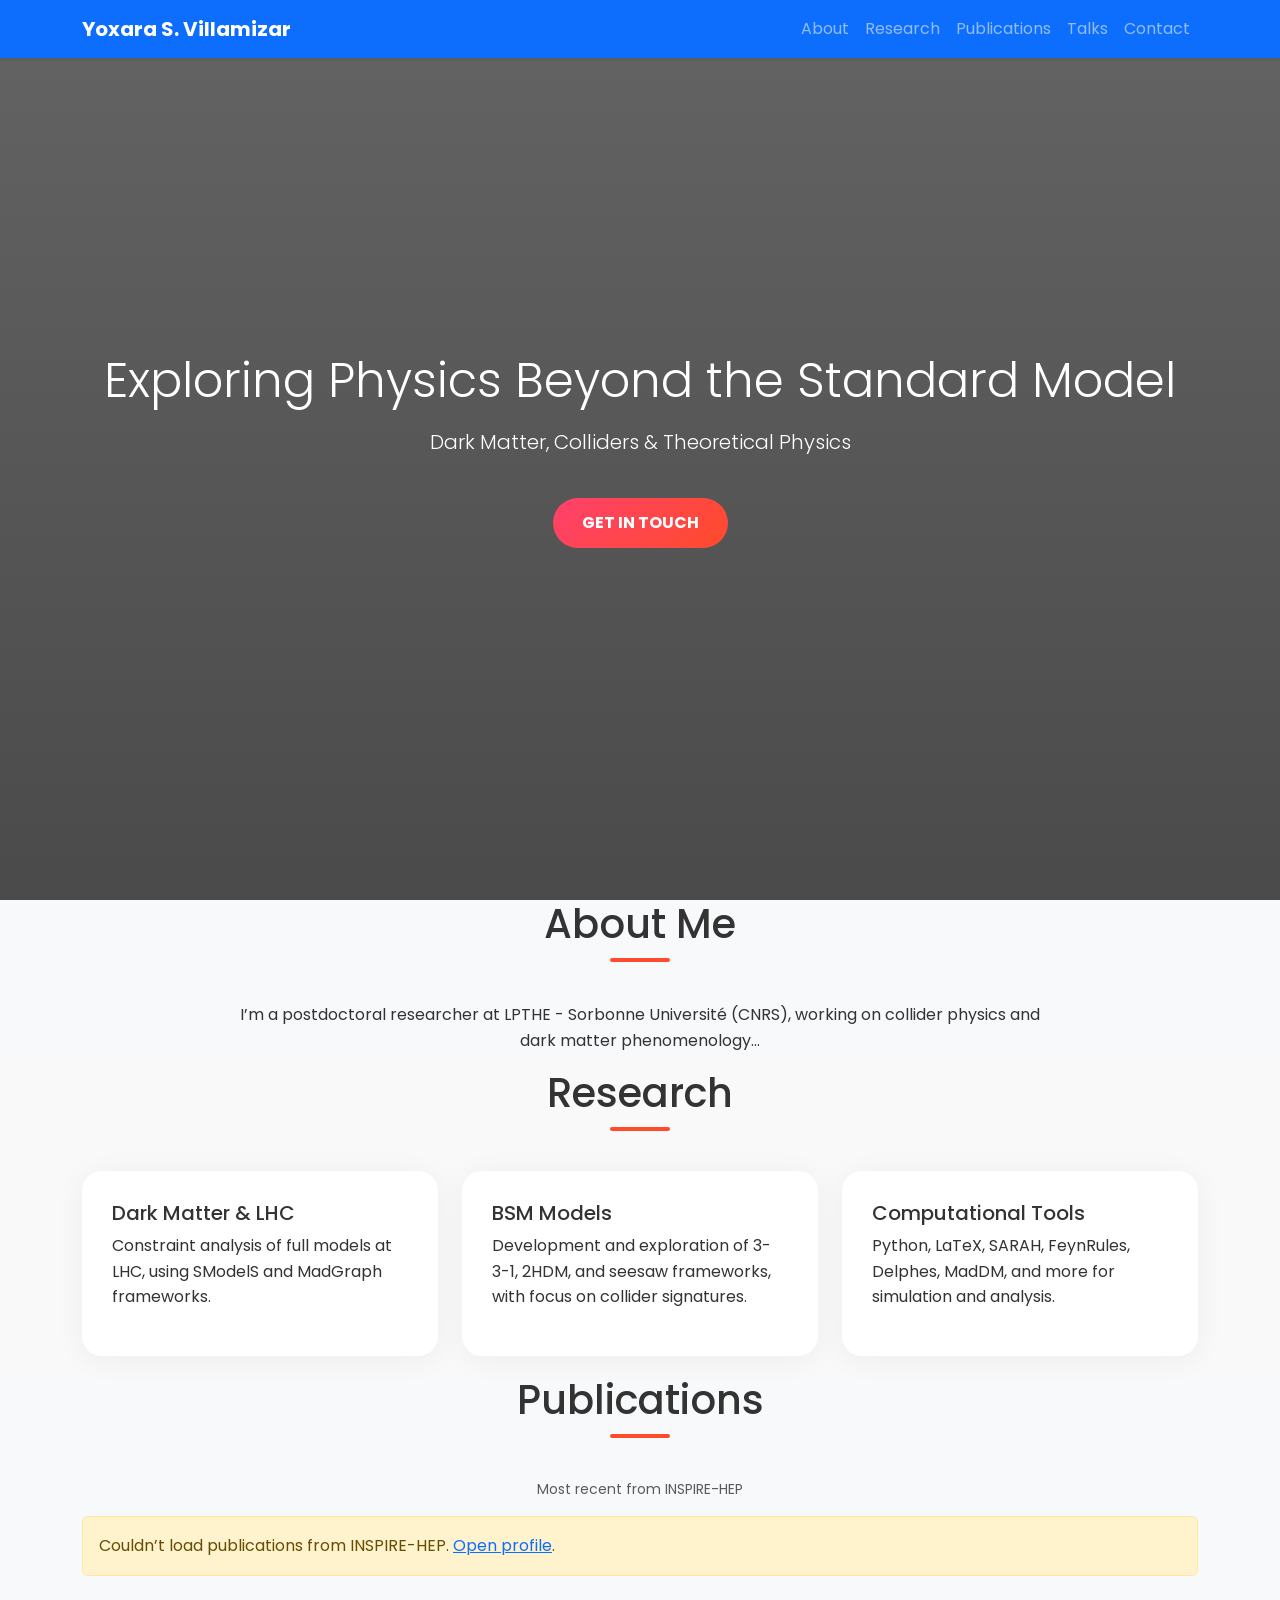
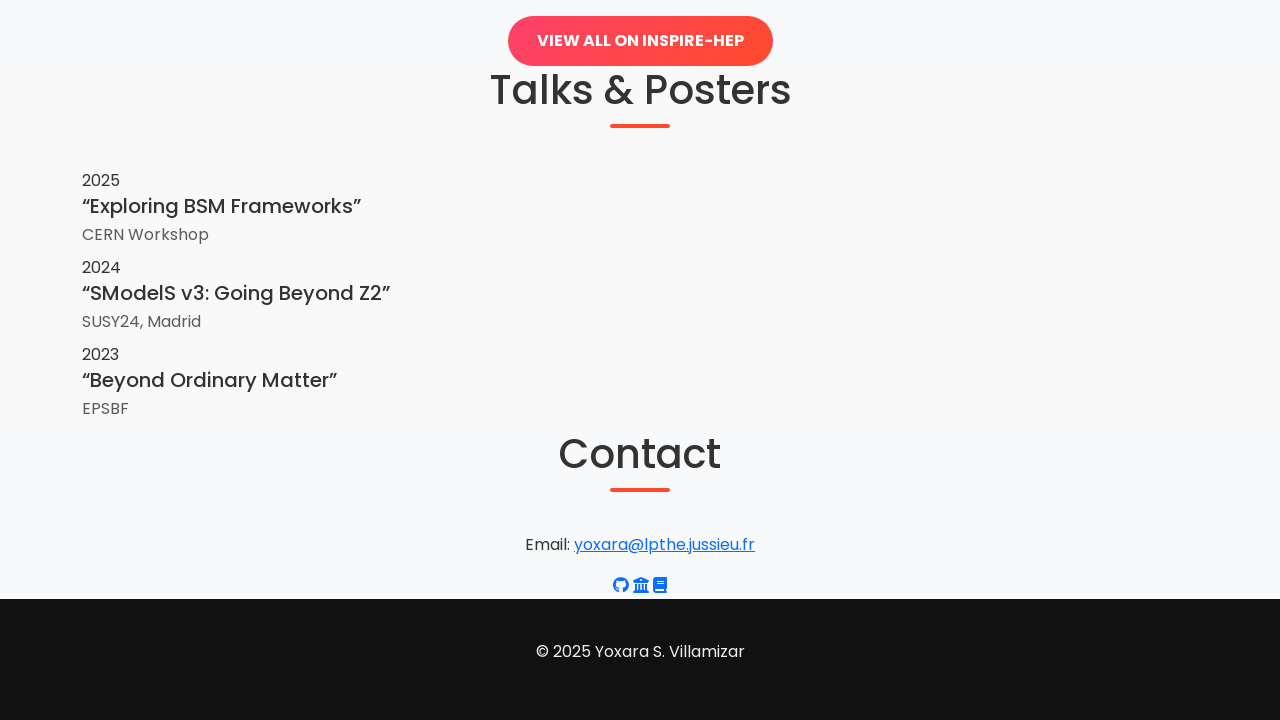
==== index.html @ 5ad62bf6 "Update index.html" ====
<!DOCTYPE html>
<html lang="en">
<head>
  <meta charset="UTF-8" />
  <meta name="viewport" content="width=device-width, initial-scale=1.0"/>
  <title>Yoxara Sánchez Villamizar</title>
  <meta name="description" content="Postdoctoral researcher at LPTHE (CNRS–Sorbonne). Collider physics, dark matter, Beyond the Standard Model.">

  <!-- Fonts -->
  <link rel="preconnect" href="https://fonts.gstatic.com" crossorigin>
  <link href="https://fonts.googleapis.com/css2?family=Poppins:wght@300;400;600;700&display=swap" rel="stylesheet">

  <!-- Bootstrap & Icons -->
  <link href="https://cdn.jsdelivr.net/npm/bootstrap@5.3.0/dist/css/bootstrap.min.css" rel="stylesheet"/>
  <link href="https://cdnjs.cloudflare.com/ajax/libs/font-awesome/6.4.0/css/all.min.css" rel="stylesheet"/>

  <!-- Styles -->
  <link rel="stylesheet" href="styles.css"/>
  <link rel="preload" as="image" href="assets/hero-bg.jpg">
</head>
<body>

<!-- NAVBAR -->
<nav class="navbar navbar-expand-lg navbar-dark bg-primary fixed-top shadow-sm">
  <div class="container">
    <a class="navbar-brand fw-bold" href="#">Yoxara S. Villamizar</a>
    <button class="navbar-toggler" type="button" data-bs-toggle="collapse" data-bs-target="#navbarNav">
      <span class="navbar-toggler-icon"></span>
    </button>
    <div class="collapse navbar-collapse" id="navbarNav">
      <ul class="navbar-nav ms-auto">
        <li class="nav-item"><a class="nav-link" href="#about">About</a></li>
        <li class="nav-item"><a class="nav-link" href="#research">Research</a></li>
        <li class="nav-item"><a class="nav-link" href="#publications">Publications</a></li>
        <li class="nav-item"><a class="nav-link" href="#talks">Talks</a></li>
        <li class="nav-item"><a class="nav-link" href="#contact">Contact</a></li>
      </ul>
    </div>
  </div>
</nav>

<!-- HERO -->
<header class="hero-section d-flex align-items-center justify-content-center text-center">
  <div class="container">
    <h1 class="display-4 animate-text">Exploring Physics Beyond the Standard Model</h1>
    <p class="lead mt-3">Dark Matter, Colliders & Theoretical Physics</p>
    <a href="#contact" class="btn btn-gradient mt-4">Get in Touch</a>
  </div>
</header>

<!-- ABOUT -->
<section id="about" class="bg-light">
  <div class="container">
    <h2 class="section-title">About Me</h2>
    <p class="text-center mx-auto" style="max-width: 800px;">
      I’m a postdoctoral researcher at LPTHE - Sorbonne Université (CNRS), working on collider physics and dark matter phenomenology...
    </p>
  </div>
</section>

<!-- RESEARCH -->
<section id="research">
  <div class="container">
    <h2 class="section-title">Research</h2>
    <div class="row">
      <div class="col-md-4">
        <div class="feature-box">
          <h5>Dark Matter & LHC</h5>
          <p>Constraint analysis of full models at LHC, using SModelS and MadGraph frameworks.</p>
        </div>
      </div>
      <div class="col-md-4">
        <div class="feature-box">
          <h5>BSM Models</h5>
          <p>Development and exploration of 3-3-1, 2HDM, and seesaw frameworks, with focus on collider signatures.</p>
        </div>
      </div>
      <div class="col-md-4">
        <div class="feature-box">
          <h5>Computational Tools</h5>
          <p>Python, LaTeX, SARAH, FeynRules, Delphes, MadDM, and more for simulation and analysis.</p>
        </div>
      </div>
    </div>
  </div>
</section>

<!-- PUBLICATIONS (dinámicas desde INSPIRE-HEP) -->
<section id="publications" class="bg-light">
  <div class="container">
    <h2 class="section-title">Publications</h2>

    <div class="text-center mb-3">
      <small class="text-muted d-block">Most recent from INSPIRE-HEP</small>
    </div>

    <div id="publications-list" class="list-group"></div>

    <div class="text-center mt-4">
      <a class="btn btn-gradient" href="https://inspirehep.net/authors/1785072" target="_blank" rel="noopener">
        View all on INSPIRE-HEP
      </a>
    </div>
  </div>
</section>

<!-- TALKS (timeline) -->
<section id="talks">
  <div class="container">
    <h2 class="section-title">Talks & Posters</h2>

    <div class="timeline">
      <!-- Añade/duplica items siguiendo este patrón -->
      <div class="timeline-item">
        <div class="timeline-dot"></div>
        <div class="timeline-content">
          <div class="timeline-time">2025</div>
          <h5 class="mb-1">“Exploring BSM Frameworks”</h5>
          <p class="mb-2 text-muted">CERN Workshop</p>
          <!-- <a href="slides-2025.pdf" target="_blank" class="timeline-link">Slides</a> -->
        </div>
      </div>

      <div class="timeline-item">
        <div class="timeline-dot"></div>
        <div class="timeline-content">
          <div class="timeline-time">2024</div>
          <h5 class="mb-1">“SModelS v3: Going Beyond Z2”</h5>
          <p class="mb-2 text-muted">SUSY24, Madrid</p>
        </div>
      </div>

      <div class="timeline-item">
        <div class="timeline-dot"></div>
        <div class="timeline-content">
          <div class="timeline-time">2023</div>
          <h5 class="mb-1">“Beyond Ordinary Matter”</h5>
          <p class="mb-2 text-muted">EPSBF</p>
        </div>
      </div>
    </div>
  </div>
</section>

<!-- CONTACT -->
<section id="contact" class="bg-light">
  <div class="container text-center">
    <h2 class="section-title">Contact</h2>
    <p>Email: <a href="mailto:yoxara@lpthe.jussieu.fr">yoxara@lpthe.jussieu.fr</a></p>
    <div class="social-icons mt-3">
      <a href="https://github.com/Yoxara" target="_blank" aria-label="GitHub de Yoxara"><i class="fab fa-github"></i></a>
      <a href="https://www.lpthe.jussieu.fr/" target="_blank" aria-label="Sitio LPTHE"><i class="fas fa-university"></i></a>
      <a href="https://inspirehep.net/authors/1785072" target="_blank" aria-label="Perfil en INSPIRE-HEP"><i class="fas fa-book"></i></a>
    </div>
  </div>
</section>

<!-- FOOTER -->
<footer class="footer">
  <div class="container text-center">
    <p>&copy; 2025 Yoxara S. Villamizar</p>
  </div>
</footer>

<!-- Scripts -->
<script src="https://cdn.jsdelivr.net/npm/bootstrap@5.3.0/dist/js/bootstrap.bundle.min.js"></script>

<!-- Scrollspy + Publications (INSPIRE-HEP) -->
<script>
  // ===== Scrollspy simple para activar el link del menú =====
  const sections = document.querySelectorAll("section[id]");
  const links = document.querySelectorAll(".navbar-nav .nav-link");
  function setActive() {
    let current = "";
    const offset = parseInt(getComputedStyle(document.documentElement).getPropertyValue('--nav-h')) || 72;
    sections.forEach(sec => {
      const top = sec.offsetTop - offset - 10;
      if (window.scrollY >= top) current = sec.id;
    });
    links.forEach(a => a.classList.toggle("active", a.getAttribute("href") === `#${current}`));
  }
  document.addEventListener("scroll", setActive, { passive: true });
  window.addEventListener("load", setActive);

  // ====== Publications desde INSPIRE-HEP ======
  const INSPIRE_AUTHOR_ID = "1785072";
  const PUBS_SIZE = 10;

  const escapeHTML = (str) => (str || "").replace(/[&<>"']/g, m => (
    { "&":"&amp;", "<":"&lt;", ">":"&gt;", '"':"&quot;", "'":"&#039;" }[m]
  ));

  function yearFrom(rec) {
    const md = rec.metadata || {};
    return md.earliest_date?.slice(0,4)
        || md.publication_info?.[0]?.year
        || "";
  }
  function venueFrom(rec) {
    const p = rec.metadata?.publication_info?.[0];
    if (!p) return "";
    const journal = [p.journal_title, p.journal_volume, p.page_start].filter(Boolean).join(" ");
    return journal || (p.conference_record?.title || "");
  }
  function arxivFrom(rec) {
    const a = rec.metadata?.arxiv_eprints?.[0]?.value;
    return a ? `https://arxiv.org/abs/${a}` : "";
  }
  function doiFrom(rec) {
    const d = rec.metadata?.dois?.[0]?.value;
    return d ? `https://doi.org/${d}` : "";
  }
  function inspireLink(rec) {
    const id = rec.metadata?.control_number;
    return id ? `https://inspirehep.net/literature/${id}` : "#";
  }
  function titleFrom(rec) {
    return rec.metadata?.titles?.[0]?.title || "Untitled";
  }

  function renderPublications(records) {
    const container = document.getElementById("publications-list");
    if (!container) return;

    if (!records?.length) {
      container.innerHTML = `<div class="alert alert-light text-center">
        No publications found on INSPIRE-HEP.
      </div>`;
      return;
    }

    const html = records.map(rec => {
      const title = escapeHTML(titleFrom(rec));
      const year = yearFrom(rec);
      const venue = escapeHTML(venueFrom(rec));
      const citeCount = rec.metadata?.citation_count ?? null;

      const links = [
        { label: "INSPIRE", href: inspireLink(rec) },
        { label: "arXiv", href: arxivFrom(rec) },
        { label: "DOI", href: doiFrom(rec) },
      ].filter(l => !!l.href);

      const linksHtml = links.map(l =>
        `<a href="${l.href}" target="_blank" rel="noopener">${l.label}</a>`
      ).join("");

      return `
        <div class="pub-item list-group-item">
          <div class="d-flex flex-column flex-md-row justify-content-between">
            <div>
              <div class="pub-title">${title}</div>
              <div class="pub-meta mt-1">
                ${year ? `<span>${year}</span>` : ""}
                ${venue ? ` · <span>${venue}</span>` : ""}
                ${Number.isInteger(citeCount) ? ` · <span>Cited: ${citeCount}</span>` : ""}
              </div>
            </div>
            <div class="pub-links mt-2 mt-md-0">
              ${linksHtml}
            </div>
          </div>
        </div>
      `;
    }).join("");

    container.innerHTML = html;
  }

  async function loadPublications() {
    const url = `https://inspirehep.net/api/literature` +
      `?q=authors.recid:${encodeURIComponent(INSPIRE_AUTHOR_ID)}` +
      `&sort=mostrecent&size=${PUBS_SIZE}`;
    try {
      const res = await fetch(url, { headers: { "Accept": "application/json" } });
      if (!res.ok) throw new Error("INSPIRE-HEP request failed");
      const data = await res.json();
      const records = data?.hits?.hits || [];
      renderPublications(records);
    } catch (err) {
      console.error(err);
      const container = document.getElementById("publications-list");
      if (container) {
        container.innerHTML = `<div class="alert alert-warning">
          Couldn’t load publications from INSPIRE-HEP. <a href="https://inspirehep.net/authors/1785072" target="_blank" rel="noopener">Open profile</a>.
        </div>`;
      }
    }
  }

  document.addEventListener("DOMContentLoaded", loadPublications);
</script>

</body>
</html>
---- styles.css ----
/* Reset */
* {
  box-sizing: border-box;
  margin: 0;
  padding: 0;
}
body {
  font-family: 'Poppins', sans-serif;
  background: #f9f9f9;
  color: #333;
  scroll-behavior: smooth;
  line-height: 1.6;
}

/* Hero Section */
.hero-section {
  height: 100vh;
  background: linear-gradient(rgba(0, 0, 0, 0.6), rgba(0, 0, 0, 0.7)), url('hero-bg.jpg') center/cover no-repeat;
  color: white;
  display: flex;
  align-items: center;
  justify-content: center;
  text-align: center;
  padding: 0 20px;
}
.animate-text {
  font-size: 3rem;
  animation: fadeInDown 1s ease;
}
.btn-gradient {
  background: linear-gradient(135deg, #ff416c, #ff4b2b);
  color: #fff;
  padding: 12px 28px;
  border-radius: 50px;
  text-transform: uppercase;
  font-weight: bold;
  transition: 0.3s ease;
}
.btn-gradient:hover {
  transform: scale(1.05);
  opacity: 0.9;
}

/* Section Titles */
.section-title {
  font-size: 2.5rem;
  text-align: center;
  margin-bottom: 40px;
  position: relative;
}
.section-title::after {
  content: '';
  display: block;
  width: 60px;
  height: 4px;
  background: #ff4b2b;
  margin: 10px auto 0;
  border-radius: 2px;
}

/* Features / Research */
.feature-box {
  background: white;
  padding: 30px;
  border-radius: 20px;
  box-shadow: 0 4px 30px rgba(0,0,0,0.05);
  margin-bottom: 20px;
  transition: transform 0.3s ease;
}
.feature-box:hover {
  transform: translateY(-10px);
}

/* Footer */
.footer {
  background-color: #111;
  color: #eee;
  padding: 40px 0;
}
.footer .social-icons i {
  font-size: 20px;
  margin: 0 10px;
  transition: color 0.3s;
  color: white;
}
.footer .social-icons i:hover {
  color: #ff416c;
}

/* Animations */
@keyframes fadeInDown {
  from { opacity: 0; transform: translateY(-40px); }
  to { opacity: 1; transform: translateY(0); }
}
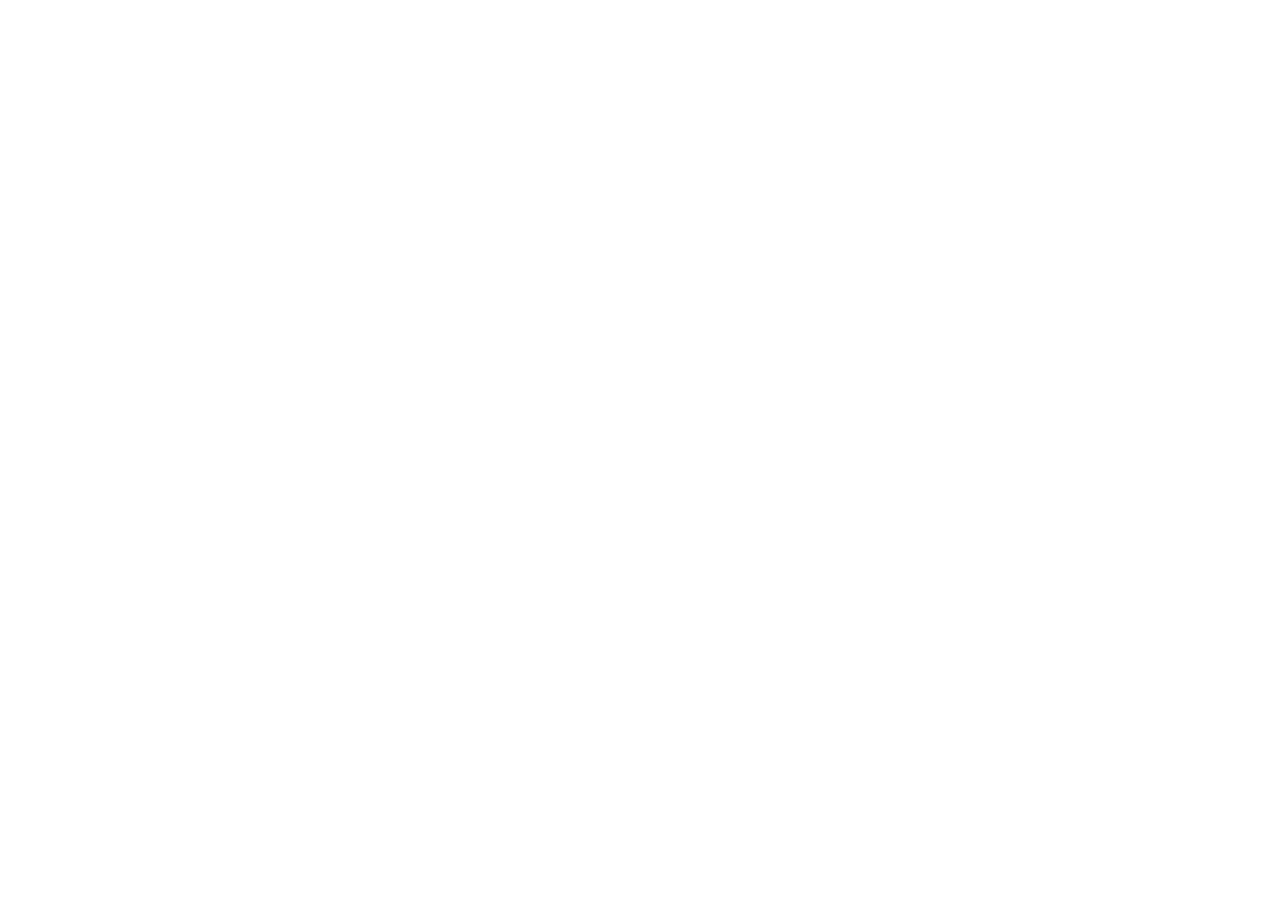
==== commit bb7b8f8b: "Refactor index.html with new meta tags and structure Updated the HTML structure and added meta tags " ====
--- a/index.html
+++ b/index.html
@@ -1,295 +1,18 @@
-<!DOCTYPE html>
+<!doctype html>
 <html lang="en">
-<head>
-  <meta charset="UTF-8" />
-  <meta name="viewport" content="width=device-width, initial-scale=1.0"/>
-  <title>Yoxara Sánchez Villamizar</title>
-  <meta name="description" content="Postdoctoral researcher at LPTHE (CNRS–Sorbonne). Collider physics, dark matter, Beyond the Standard Model.">
+  <head>
+    <meta charset="UTF-8" />
+    <meta name="viewport" content="width=device-width, initial-scale=1.0" />
+    <title>Yoxara Sánchez Villamizar — Beyond the Standard Model</title>
+    <meta name="description" content="Postdoctoral researcher at LPTHE (CNRS–Sorbonne). Collider physics, dark matter & BSM phenomenology." />
+    <meta name="author" content="Yoxara Sánchez Villamizar" />
+    <meta property="og:title" content="Yoxara Sánchez Villamizar — Physics Beyond the Standard Model" />
+    <meta property="og:description" content="Dark matter, colliders & theoretical physics — postdoctoral researcher at LPTHE (CNRS–Sorbonne)." />
+    <meta property="og:type" content="website" />
+  </head>
 
-  <!-- Fonts -->
-  <link rel="preconnect" href="https://fonts.gstatic.com" crossorigin>
-  <link href="https://fonts.googleapis.com/css2?family=Poppins:wght@300;400;600;700&display=swap" rel="stylesheet">
-
-  <!-- Bootstrap & Icons -->
-  <link href="https://cdn.jsdelivr.net/npm/bootstrap@5.3.0/dist/css/bootstrap.min.css" rel="stylesheet"/>
-  <link href="https://cdnjs.cloudflare.com/ajax/libs/font-awesome/6.4.0/css/all.min.css" rel="stylesheet"/>
-
-  <!-- Styles -->
-  <link rel="stylesheet" href="styles.css"/>
-  <link rel="preload" as="image" href="assets/hero-bg.jpg">
-</head>
-<body>
-
-<!-- NAVBAR -->
-<nav class="navbar navbar-expand-lg navbar-dark bg-primary fixed-top shadow-sm">
-  <div class="container">
-    <a class="navbar-brand fw-bold" href="#">Yoxara S. Villamizar</a>
-    <button class="navbar-toggler" type="button" data-bs-toggle="collapse" data-bs-target="#navbarNav">
-      <span class="navbar-toggler-icon"></span>
-    </button>
-    <div class="collapse navbar-collapse" id="navbarNav">
-      <ul class="navbar-nav ms-auto">
-        <li class="nav-item"><a class="nav-link" href="#about">About</a></li>
-        <li class="nav-item"><a class="nav-link" href="#research">Research</a></li>
-        <li class="nav-item"><a class="nav-link" href="#publications">Publications</a></li>
-        <li class="nav-item"><a class="nav-link" href="#talks">Talks</a></li>
-        <li class="nav-item"><a class="nav-link" href="#contact">Contact</a></li>
-      </ul>
-    </div>
-  </div>
-</nav>
-
-<!-- HERO -->
-<header class="hero-section d-flex align-items-center justify-content-center text-center">
-  <div class="container">
-    <h1 class="display-4 animate-text">Exploring Physics Beyond the Standard Model</h1>
-    <p class="lead mt-3">Dark Matter, Colliders & Theoretical Physics</p>
-    <a href="#contact" class="btn btn-gradient mt-4">Get in Touch</a>
-  </div>
-</header>
-
-<!-- ABOUT -->
-<section id="about" class="bg-light">
-  <div class="container">
-    <h2 class="section-title">About Me</h2>
-    <p class="text-center mx-auto" style="max-width: 800px;">
-      I’m a postdoctoral researcher at LPTHE - Sorbonne Université (CNRS), working on collider physics and dark matter phenomenology...
-    </p>
-  </div>
-</section>
-
-<!-- RESEARCH -->
-<section id="research">
-  <div class="container">
-    <h2 class="section-title">Research</h2>
-    <div class="row">
-      <div class="col-md-4">
-        <div class="feature-box">
-          <h5>Dark Matter & LHC</h5>
-          <p>Constraint analysis of full models at LHC, using SModelS and MadGraph frameworks.</p>
-        </div>
-      </div>
-      <div class="col-md-4">
-        <div class="feature-box">
-          <h5>BSM Models</h5>
-          <p>Development and exploration of 3-3-1, 2HDM, and seesaw frameworks, with focus on collider signatures.</p>
-        </div>
-      </div>
-      <div class="col-md-4">
-        <div class="feature-box">
-          <h5>Computational Tools</h5>
-          <p>Python, LaTeX, SARAH, FeynRules, Delphes, MadDM, and more for simulation and analysis.</p>
-        </div>
-      </div>
-    </div>
-  </div>
-</section>
-
-<!-- PUBLICATIONS (dinámicas desde INSPIRE-HEP) -->
-<section id="publications" class="bg-light">
-  <div class="container">
-    <h2 class="section-title">Publications</h2>
-
-    <div class="text-center mb-3">
-      <small class="text-muted d-block">Most recent from INSPIRE-HEP</small>
-    </div>
-
-    <div id="publications-list" class="list-group"></div>
-
-    <div class="text-center mt-4">
-      <a class="btn btn-gradient" href="https://inspirehep.net/authors/1785072" target="_blank" rel="noopener">
-        View all on INSPIRE-HEP
-      </a>
-    </div>
-  </div>
-</section>
-
-<!-- TALKS (timeline) -->
-<section id="talks">
-  <div class="container">
-    <h2 class="section-title">Talks & Posters</h2>
-
-    <div class="timeline">
-      <!-- Añade/duplica items siguiendo este patrón -->
-      <div class="timeline-item">
-        <div class="timeline-dot"></div>
-        <div class="timeline-content">
-          <div class="timeline-time">2025</div>
-          <h5 class="mb-1">“Exploring BSM Frameworks”</h5>
-          <p class="mb-2 text-muted">CERN Workshop</p>
-          <!-- <a href="slides-2025.pdf" target="_blank" class="timeline-link">Slides</a> -->
-        </div>
-      </div>
-
-      <div class="timeline-item">
-        <div class="timeline-dot"></div>
-        <div class="timeline-content">
-          <div class="timeline-time">2024</div>
-          <h5 class="mb-1">“SModelS v3: Going Beyond Z2”</h5>
-          <p class="mb-2 text-muted">SUSY24, Madrid</p>
-        </div>
-      </div>
-
-      <div class="timeline-item">
-        <div class="timeline-dot"></div>
-        <div class="timeline-content">
-          <div class="timeline-time">2023</div>
-          <h5 class="mb-1">“Beyond Ordinary Matter”</h5>
-          <p class="mb-2 text-muted">EPSBF</p>
-        </div>
-      </div>
-    </div>
-  </div>
-</section>
-
-<!-- CONTACT -->
-<section id="contact" class="bg-light">
-  <div class="container text-center">
-    <h2 class="section-title">Contact</h2>
-    <p>Email: <a href="mailto:yoxara@lpthe.jussieu.fr">yoxara@lpthe.jussieu.fr</a></p>
-    <div class="social-icons mt-3">
-      <a href="https://github.com/Yoxara" target="_blank" aria-label="GitHub de Yoxara"><i class="fab fa-github"></i></a>
-      <a href="https://www.lpthe.jussieu.fr/" target="_blank" aria-label="Sitio LPTHE"><i class="fas fa-university"></i></a>
-      <a href="https://inspirehep.net/authors/1785072" target="_blank" aria-label="Perfil en INSPIRE-HEP"><i class="fas fa-book"></i></a>
-    </div>
-  </div>
-</section>
-
-<!-- FOOTER -->
-<footer class="footer">
-  <div class="container text-center">
-    <p>&copy; 2025 Yoxara S. Villamizar</p>
-  </div>
-</footer>
-
-<!-- Scripts -->
-<script src="https://cdn.jsdelivr.net/npm/bootstrap@5.3.0/dist/js/bootstrap.bundle.min.js"></script>
-
-<!-- Scrollspy + Publications (INSPIRE-HEP) -->
-<script>
-  // ===== Scrollspy simple para activar el link del menú =====
-  const sections = document.querySelectorAll("section[id]");
-  const links = document.querySelectorAll(".navbar-nav .nav-link");
-  function setActive() {
-    let current = "";
-    const offset = parseInt(getComputedStyle(document.documentElement).getPropertyValue('--nav-h')) || 72;
-    sections.forEach(sec => {
-      const top = sec.offsetTop - offset - 10;
-      if (window.scrollY >= top) current = sec.id;
-    });
-    links.forEach(a => a.classList.toggle("active", a.getAttribute("href") === `#${current}`));
-  }
-  document.addEventListener("scroll", setActive, { passive: true });
-  window.addEventListener("load", setActive);
-
-  // ====== Publications desde INSPIRE-HEP ======
-  const INSPIRE_AUTHOR_ID = "1785072";
-  const PUBS_SIZE = 10;
-
-  const escapeHTML = (str) => (str || "").replace(/[&<>"']/g, m => (
-    { "&":"&amp;", "<":"&lt;", ">":"&gt;", '"':"&quot;", "'":"&#039;" }[m]
-  ));
-
-  function yearFrom(rec) {
-    const md = rec.metadata || {};
-    return md.earliest_date?.slice(0,4)
-        || md.publication_info?.[0]?.year
-        || "";
-  }
-  function venueFrom(rec) {
-    const p = rec.metadata?.publication_info?.[0];
-    if (!p) return "";
-    const journal = [p.journal_title, p.journal_volume, p.page_start].filter(Boolean).join(" ");
-    return journal || (p.conference_record?.title || "");
-  }
-  function arxivFrom(rec) {
-    const a = rec.metadata?.arxiv_eprints?.[0]?.value;
-    return a ? `https://arxiv.org/abs/${a}` : "";
-  }
-  function doiFrom(rec) {
-    const d = rec.metadata?.dois?.[0]?.value;
-    return d ? `https://doi.org/${d}` : "";
-  }
-  function inspireLink(rec) {
-    const id = rec.metadata?.control_number;
-    return id ? `https://inspirehep.net/literature/${id}` : "#";
-  }
-  function titleFrom(rec) {
-    return rec.metadata?.titles?.[0]?.title || "Untitled";
-  }
-
-  function renderPublications(records) {
-    const container = document.getElementById("publications-list");
-    if (!container) return;
-
-    if (!records?.length) {
-      container.innerHTML = `<div class="alert alert-light text-center">
-        No publications found on INSPIRE-HEP.
-      </div>`;
-      return;
-    }
-
-    const html = records.map(rec => {
-      const title = escapeHTML(titleFrom(rec));
-      const year = yearFrom(rec);
-      const venue = escapeHTML(venueFrom(rec));
-      const citeCount = rec.metadata?.citation_count ?? null;
-
-      const links = [
-        { label: "INSPIRE", href: inspireLink(rec) },
-        { label: "arXiv", href: arxivFrom(rec) },
-        { label: "DOI", href: doiFrom(rec) },
-      ].filter(l => !!l.href);
-
-      const linksHtml = links.map(l =>
-        `<a href="${l.href}" target="_blank" rel="noopener">${l.label}</a>`
-      ).join("");
-
-      return `
-        <div class="pub-item list-group-item">
-          <div class="d-flex flex-column flex-md-row justify-content-between">
-            <div>
-              <div class="pub-title">${title}</div>
-              <div class="pub-meta mt-1">
-                ${year ? `<span>${year}</span>` : ""}
-                ${venue ? ` · <span>${venue}</span>` : ""}
-                ${Number.isInteger(citeCount) ? ` · <span>Cited: ${citeCount}</span>` : ""}
-              </div>
-            </div>
-            <div class="pub-links mt-2 mt-md-0">
-              ${linksHtml}
-            </div>
-          </div>
-        </div>
-      `;
-    }).join("");
-
-    container.innerHTML = html;
-  }
-
-  async function loadPublications() {
-    const url = `https://inspirehep.net/api/literature` +
-      `?q=authors.recid:${encodeURIComponent(INSPIRE_AUTHOR_ID)}` +
-      `&sort=mostrecent&size=${PUBS_SIZE}`;
-    try {
-      const res = await fetch(url, { headers: { "Accept": "application/json" } });
-      if (!res.ok) throw new Error("INSPIRE-HEP request failed");
-      const data = await res.json();
-      const records = data?.hits?.hits || [];
-      renderPublications(records);
-    } catch (err) {
-      console.error(err);
-      const container = document.getElementById("publications-list");
-      if (container) {
-        container.innerHTML = `<div class="alert alert-warning">
-          Couldn’t load publications from INSPIRE-HEP. <a href="https://inspirehep.net/authors/1785072" target="_blank" rel="noopener">Open profile</a>.
-        </div>`;
-      }
-    }
-  }
-
-  document.addEventListener("DOMContentLoaded", loadPublications);
-</script>
-
-</body>
+  <body>
+    <div id="root"></div>
+    <script type="module" src="/src/main.tsx"></script>
+  </body>
 </html>
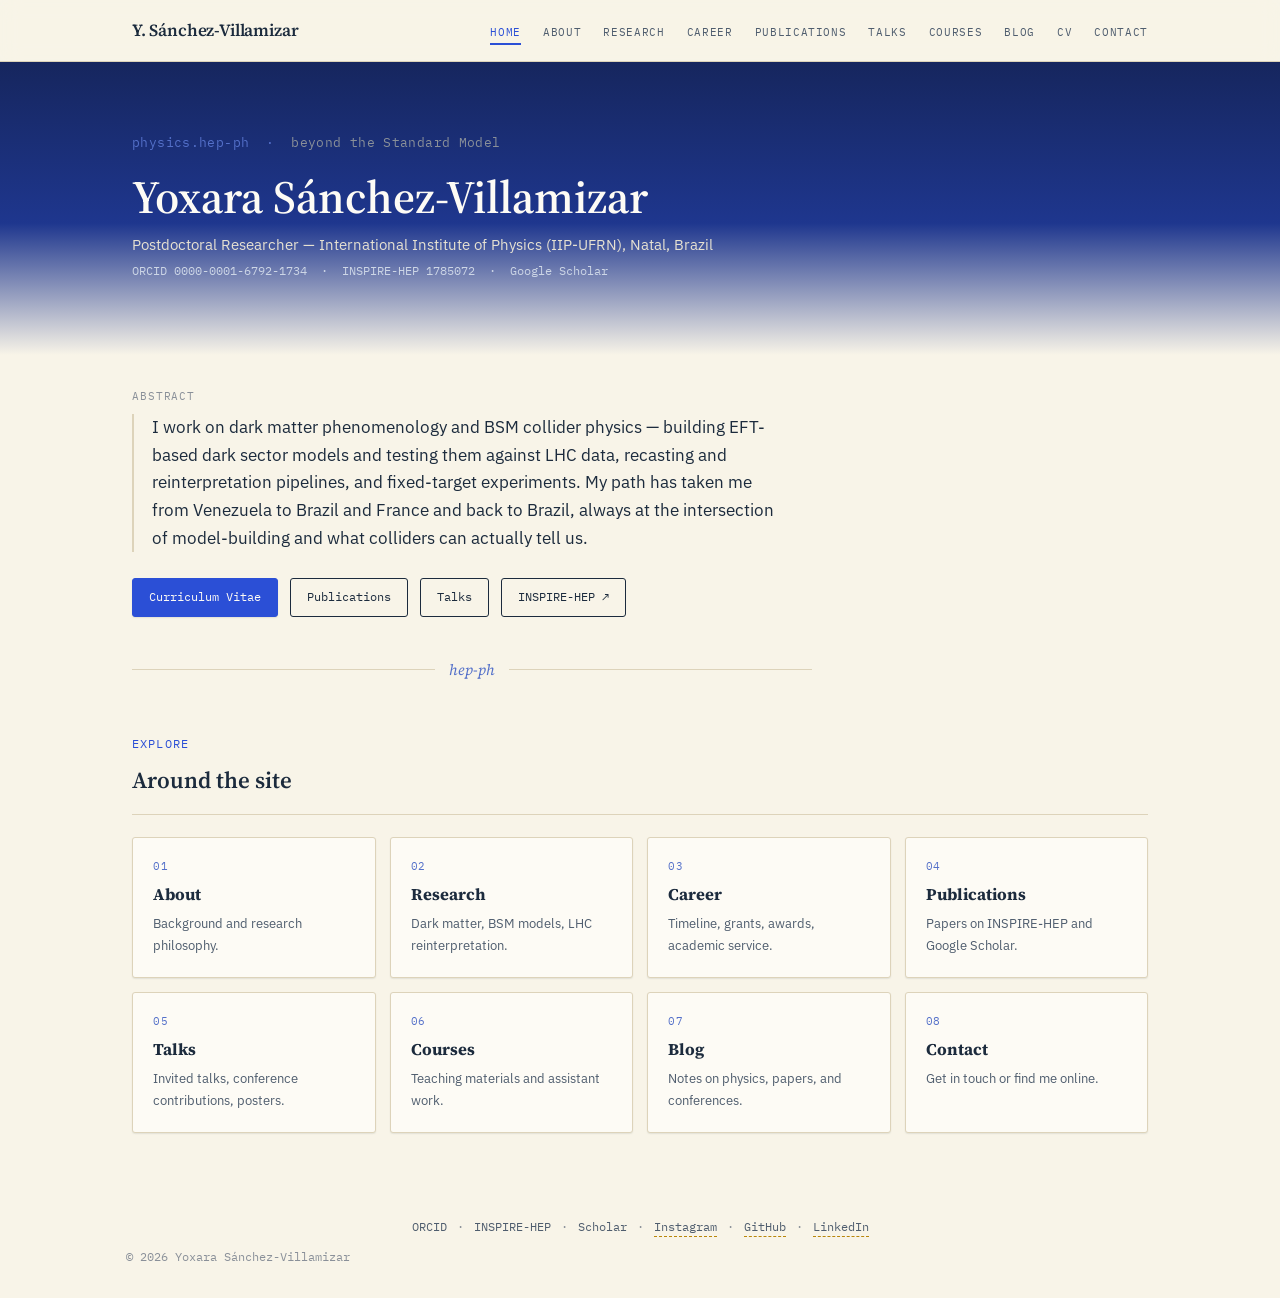
==== commit 350db937: "new page" ====
--- a/index.html
+++ b/index.html
@@ -1,18 +1,134 @@
-<!doctype html>
+<!DOCTYPE html>
 <html lang="en">
-  <head>
-    <meta charset="UTF-8" />
-    <meta name="viewport" content="width=device-width, initial-scale=1.0" />
-    <title>Yoxara Sánchez Villamizar — Beyond the Standard Model</title>
-    <meta name="description" content="Postdoctoral researcher at LPTHE (CNRS–Sorbonne). Collider physics, dark matter & BSM phenomenology." />
-    <meta name="author" content="Yoxara Sánchez Villamizar" />
-    <meta property="og:title" content="Yoxara Sánchez Villamizar — Physics Beyond the Standard Model" />
-    <meta property="og:description" content="Dark matter, colliders & theoretical physics — postdoctoral researcher at LPTHE (CNRS–Sorbonne)." />
-    <meta property="og:type" content="website" />
-  </head>
+<head>
+<meta charset="UTF-8">
+<meta name="viewport" content="width=device-width, initial-scale=1.0">
+<title>Yoxara Sánchez-Villamizar — Particle Physics</title>
+<meta name="description" content="Postdoctoral researcher at IIP-UFRN. Dark matter phenomenology, BSM collider physics, LHC reinterpretation.">
+<link rel="preconnect" href="https://fonts.googleapis.com">
+<link href="https://fonts.googleapis.com/css2?family=Source+Serif+4:opsz,wght@8..60,400;8..60,500;8..60,600;8..60,700&family=IBM+Plex+Sans:wght@400;500;600&family=IBM+Plex+Mono:wght@400;500&display=swap" rel="stylesheet">
+<link rel="stylesheet" href="styles.css">
+</head>
+<body>
 
-  <body>
-    <div id="root"></div>
-    <script type="module" src="/src/main.tsx"></script>
-  </body>
+<nav class="nav">
+  <div class="nav-inner">
+    <a href="index.html" class="nav-mark">Y. Sánchez-Villamizar</a>
+    <button class="nav-burger" id="burger" aria-expanded="false">Menu ☰</button>
+    <ul class="nav-links" id="navLinks">
+      <li><a href="index.html" class="active">Home</a></li>
+      <li><a href="about.html">About</a></li>
+      <li><a href="research.html">Research</a></li>
+      <li><a href="career.html">Career</a></li>
+      <li><a href="publications.html">Publications</a></li>
+      <li><a href="talks.html">Talks</a></li>
+      <li><a href="courses.html">Courses</a></li>
+      <li><a href="blog.html">Blog</a></li>
+      <li><a href="cv.html">CV</a></li>
+      <li><a href="contact.html">Contact</a></li>
+    </ul>
+  </div>
+</nav>
+
+<header class="banner banner-hero" style="background-image:url('images/bg-home.jpg')">
+  <div class="banner-overlay">
+    <div class="container">
+      <div class="hero-tag">physics.hep-ph &nbsp;·&nbsp; <span>beyond the Standard Model</span></div>
+      <h1 class="hero-title">Yoxara Sánchez-Villamizar</h1>
+      <div class="hero-authors">Postdoctoral Researcher — International Institute of Physics (IIP-UFRN), Natal, Brazil</div>
+      <div class="hero-orcid">
+        ORCID <a href="https://orcid.org/0000-0001-6792-1734" target="_blank" rel="noopener">0000-0001-6792-1734</a>
+        &nbsp;·&nbsp; INSPIRE-HEP <a href="https://inspirehep.net/authors/1785072" target="_blank" rel="noopener">1785072</a>
+        &nbsp;·&nbsp; <a href="https://scholar.google.com/citations?user=L2GXOJ8AAAAJ&hl" target="_blank" rel="noopener">Google Scholar</a>
+      </div>
+    </div>
+  </div>
+</header>
+
+<div class="container" style="padding-top:32px;">
+  <div class="abstract-label">Abstract</div>
+  <p class="abstract">
+    I work on dark matter phenomenology and BSM collider physics — building EFT-based dark
+    sector models and testing them against LHC data, recasting and reinterpretation pipelines,
+    and fixed-target experiments. My path has taken me from Venezuela to Brazil and France and
+    back to Brazil, always at the intersection of model-building and what colliders can actually
+    tell us.
+  </p>
+  <div class="hero-links">
+    <a href="cv.html" class="primary">Curriculum Vitae</a>
+    <a href="publications.html">Publications</a>
+    <a href="talks.html">Talks</a>
+    <a href="https://inspirehep.net/authors/1785072" target="_blank" rel="noopener">INSPIRE-HEP ↗</a>
+  </div>
+  <p class="divider" style="margin-top:40px;"><span>hep-ph</span></p>
+</div>
+
+<main class="container page-main">
+  <section class="reveal" style="border-bottom:none;">
+    <div class="eyebrow">Explore</div>
+    <h2 class="section-title">Around the site</h2>
+    <div class="quick-grid">
+      <a class="quick-card" href="about.html">
+        <div class="qc-label">01</div>
+        <h3>About</h3>
+        <p>Background and research philosophy.</p>
+      </a>
+      <a class="quick-card" href="research.html">
+        <div class="qc-label">02</div>
+        <h3>Research</h3>
+        <p>Dark matter, BSM models, LHC reinterpretation.</p>
+      </a>
+      <a class="quick-card" href="career.html">
+        <div class="qc-label">03</div>
+        <h3>Career</h3>
+        <p>Timeline, grants, awards, academic service.</p>
+      </a>
+      <a class="quick-card" href="publications.html">
+        <div class="qc-label">04</div>
+        <h3>Publications</h3>
+        <p>Papers on INSPIRE-HEP and Google Scholar.</p>
+      </a>
+      <a class="quick-card" href="talks.html">
+        <div class="qc-label">05</div>
+        <h3>Talks</h3>
+        <p>Invited talks, conference contributions, posters.</p>
+      </a>
+      <a class="quick-card" href="courses.html">
+        <div class="qc-label">06</div>
+        <h3>Courses</h3>
+        <p>Teaching materials and assistant work.</p>
+      </a>
+      <a class="quick-card" href="blog.html">
+        <div class="qc-label">07</div>
+        <h3>Blog</h3>
+        <p>Notes on physics, papers, and conferences.</p>
+      </a>
+      <a class="quick-card" href="contact.html">
+        <div class="qc-label">08</div>
+        <h3>Contact</h3>
+        <p>Get in touch or find me online.</p>
+      </a>
+    </div>
+  </section>
+</main>
+
+<footer>
+  <div class="footer-social">
+    <a href="https://orcid.org/0000-0001-6792-1734" target="_blank" rel="noopener">ORCID</a>
+    <span>·</span>
+    <a href="https://inspirehep.net/authors/1785072" target="_blank" rel="noopener">INSPIRE-HEP</a>
+    <span>·</span>
+    <a href="https://scholar.google.com/citations?user=L2GXOJ8AAAAJ&hl" target="_blank" rel="noopener">Scholar</a>
+    <span>·</span>
+    <a href="#" class="todo" data-todo="tu usuario de Instagram">Instagram</a>
+    <span>·</span>
+    <a href="#" class="todo" data-todo="tu usuario de GitHub">GitHub</a>
+    <span>·</span>
+    <a href="#" class="todo" data-todo="tu perfil de LinkedIn">LinkedIn</a>
+  </div>
+  <p>© <span id="year"></span> Yoxara Sánchez-Villamizar</p>
+</footer>
+
+<script src="site.js"></script>
+</body>
 </html>
--- a/styles.css
+++ b/styles.css
@@ -0,0 +1,192 @@
+:root{
+  --paper:#f8f4e8;
+  --paper-raised:#fdfbf5;
+  --ink:#1c2b3d;
+  --ink-soft:#4f5d6e;
+  --ink-faint:#8a9099;
+  --accent:#2b4fd6;
+  --accent-soft:#5470c9;
+  --rule:#ddd3ba;
+  --rule-soft:#e9e0cc;
+  --todo:#b8860b;
+  --todo-bg:#fdf5e2;
+  --radius:3px;
+  --shadow-sm:0 1px 2px rgba(28,43,61,.05), 0 1px 1px rgba(28,43,61,.04);
+  --shadow-md:0 10px 24px -12px rgba(28,43,61,.18), 0 2px 6px rgba(28,43,61,.06);
+  --ease:cubic-bezier(.22,1,.36,1);
+  --serif:'Source Serif 4', Georgia, serif;
+  --sans:'IBM Plex Sans', -apple-system, sans-serif;
+  --mono:'IBM Plex Mono', 'SF Mono', monospace;
+}
+*{box-sizing:border-box; margin:0; padding:0;}
+html{scroll-behavior:smooth;}
+body{ background:var(--paper); color:var(--ink); font-family:var(--sans); line-height:1.68; font-size:16px; -webkit-font-smoothing:antialiased; }
+.container{ max-width:1080px; margin:0 auto; padding:0 32px; }
+a{ color:var(--accent); text-decoration:none; }
+a:hover{ text-decoration:underline; }
+a:focus-visible, button:focus-visible, input:focus-visible{ outline:2px solid var(--accent); outline-offset:2px; }
+
+.todo{ position:relative; border-bottom:1.5px dashed var(--todo); cursor:help; }
+.todo::after{
+  content:attr(data-todo); position:absolute; left:0; bottom:-1.6em;
+  font-family:var(--mono); font-size:11px; color:var(--todo); white-space:nowrap;
+  opacity:0; pointer-events:none; transition:opacity .15s ease;
+  background:var(--todo-bg); padding:2px 6px; border:1px solid var(--todo); z-index:5;
+}
+.todo:hover::after, .todo:focus-visible::after{ opacity:1; }
+
+/* ---------- Nav (real links between pages) ---------- */
+.nav{ position:sticky; top:0; z-index:20; background:rgba(248,244,232,0.88); border-bottom:1px solid var(--rule); backdrop-filter:blur(10px) saturate(1.1); transition:box-shadow .3s var(--ease); }
+.nav-inner{ max-width:1080px; margin:0 auto; padding:16px 32px; display:flex; align-items:center; justify-content:space-between; gap:20px; flex-wrap:wrap; }
+.nav-mark{ font-family:var(--serif); font-weight:600; font-size:17px; color:var(--ink); letter-spacing:-.01em; transition:opacity .2s var(--ease); }
+.nav-mark:hover{ opacity:.7; text-decoration:none; }
+.nav-links{ display:flex; gap:22px; list-style:none; flex-wrap:wrap; }
+.nav-links a{ position:relative; font-family:var(--mono); font-size:11px; letter-spacing:.06em; text-transform:uppercase; color:var(--ink-soft); padding:4px 0; transition:color .2s var(--ease); }
+.nav-links a::after{
+  content:''; position:absolute; left:0; right:0; bottom:-2px; height:1.5px;
+  background:var(--accent); transform:scaleX(0); transform-origin:left;
+  transition:transform .25s var(--ease);
+}
+.nav-links a:hover{ color:var(--ink); text-decoration:none; }
+.nav-links a:hover::after{ transform:scaleX(1); }
+.nav-links a.active{ color:var(--accent); }
+.nav-links a.active::after{ transform:scaleX(1); }
+
+/* Mobile nav */
+.nav-burger{ display:none; background:none; border:1px solid var(--rule); border-radius:var(--radius); padding:6px 10px; font-family:var(--mono); font-size:11px; color:var(--ink); }
+@media (max-width:700px){
+  .nav-burger{ display:block; }
+  .nav-links{ display:none; width:100%; flex-direction:column; gap:2px; border-top:1px solid var(--rule); padding-top:10px; margin-top:8px; }
+  .nav-links.open{ display:flex; }
+}
+
+/* ---------- Photo banner (page header / hero with background image) ---------- */
+.banner{ position:relative; background-color:#16265e; background-size:cover; background-position:center; }
+.banner-overlay{
+  background:linear-gradient(180deg, rgba(22,38,94,.72) 0%, rgba(43,79,214,.4) 55%, var(--paper) 100%);
+}
+.banner-page .banner-overlay{ padding:58px 0 42px; }
+.banner-hero .banner-overlay{ padding:70px 0 46px; }
+.banner .eyebrow{ color:#a9c1ff; }
+.banner .page-title, .banner .hero-title{ color:#fdfbf5; }
+.banner .page-intro{ color:#e6e1d2; }
+.banner .hero-authors{ color:#e6e1d2; }
+.banner .hero-orcid, .banner .hero-orcid a{ color:#cdd6e6; }
+
+/* ---------- Page header (no photo yet — plain paper version, unused once banner is added) ---------- */
+.page-header{ padding:0; border:none; }
+.eyebrow{ font-family:var(--mono); font-size:11.5px; text-transform:uppercase; letter-spacing:.1em; color:var(--accent); margin-bottom:8px; }
+h1.page-title{ font-family:var(--serif); font-weight:600; font-size:clamp(28px,4.5vw,38px); line-height:1.15; }
+.page-intro{ font-size:15.5px; color:var(--ink-soft); max-width:64ch; margin-top:12px; }
+
+/* ---------- Hero (home page only) ---------- */
+.hero{ padding:0; border:none; }
+.hero-tag{ font-family:var(--mono); font-size:12.5px; color:var(--accent-soft); letter-spacing:.03em; margin-bottom:18px; }
+.hero-tag span{ color:var(--ink-faint); }
+h1.hero-title{ font-family:var(--serif); font-weight:600; font-size:clamp(32px, 5vw, 46px); line-height:1.12; margin-bottom:10px; }
+.hero-authors{ font-size:15px; color:var(--ink-soft); margin-bottom:4px; }
+.hero-orcid{ font-family:var(--mono); font-size:12px; color:var(--ink-faint); margin-bottom:28px; }
+.hero-orcid a{ color:var(--ink-faint); }
+.abstract-label{ font-family:var(--mono); font-size:11px; text-transform:uppercase; letter-spacing:.08em; color:var(--ink-faint); margin-bottom:8px; }
+.abstract{ font-size:16.5px; color:var(--ink); max-width:66ch; border-left:2px solid var(--rule); padding-left:18px; }
+.hero-links{ margin-top:26px; display:flex; gap:12px; flex-wrap:wrap; }
+.hero-links a{ font-family:var(--mono); font-size:12px; border:1px solid var(--ink); padding:8px 16px; border-radius:var(--radius); color:var(--ink); transition:all .2s var(--ease); display:inline-block; }
+.hero-links a:hover{ background:var(--ink); color:var(--paper); text-decoration:none; transform:translateY(-1px); box-shadow:var(--shadow-sm); }
+.hero-links a.primary{ background:var(--accent); border-color:var(--accent); color:var(--paper-raised); box-shadow:var(--shadow-sm); }
+.hero-links a.primary:hover{ background:#6f2c21; transform:translateY(-1px); box-shadow:var(--shadow-md); }
+
+.divider{ display:flex; align-items:center; gap:14px; margin:0; color:var(--ink-faint); }
+.divider::before, .divider::after{ content:''; flex:1; height:1px; background:var(--rule); }
+.divider span{ font-family:var(--serif); font-style:italic; font-size:15px; color:var(--accent-soft); }
+
+/* ---------- Home quick-links grid ---------- */
+.quick-grid{ display:grid; grid-template-columns:repeat(auto-fit, minmax(200px,1fr)); gap:14px; margin-top:16px; }
+.quick-card{ background:var(--paper-raised); border:1px solid var(--rule); border-radius:var(--radius); padding:20px; display:block; color:var(--ink); box-shadow:var(--shadow-sm); transition:transform .25s var(--ease), box-shadow .25s var(--ease), border-color .25s var(--ease); }
+.quick-card:hover{ border-color:var(--accent-soft); text-decoration:none; transform:translateY(-3px); box-shadow:var(--shadow-md); }
+.quick-card .qc-label{ font-family:var(--mono); font-size:10.5px; text-transform:uppercase; letter-spacing:.06em; color:var(--accent-soft); margin-bottom:6px; }
+.quick-card h3{ font-family:var(--serif); font-size:16.5px; margin-bottom:4px; }
+.quick-card p{ font-size:13px; color:var(--ink-soft); margin:0; }
+
+/* ---------- Sections within a page ---------- */
+section{ padding:52px 0; border-bottom:1px solid var(--rule); }
+main > section:last-of-type, main.page-main{ border-bottom:none; }
+h2.section-title{ font-family:var(--serif); font-weight:600; font-size:23px; margin-bottom:22px; padding-bottom:14px; border-bottom:1px solid var(--rule); }
+p{ color:var(--ink-soft); margin-bottom:14px; max-width:68ch; }
+
+/* ---------- Career timeline ---------- */
+.timeline{ display:flex; flex-direction:column; position:relative; padding-left:26px; }
+.timeline::before{ content:''; position:absolute; left:4px; top:6px; bottom:6px; width:1px; background:var(--rule); }
+.tl-item{ display:grid; grid-template-columns:130px 1fr; gap:18px; padding:20px 0; position:relative; }
+.tl-item::before{
+  content:''; position:absolute; left:-26px; top:26px; width:9px; height:9px;
+  border-radius:50%; background:var(--paper); border:2px solid var(--accent-soft);
+}
+.tl-item.current::before{ background:var(--accent); border-color:var(--accent); box-shadow:0 0 0 3px rgba(43,79,214,.16); }
+.tl-date{ font-family:var(--mono); font-size:12px; color:var(--ink-faint); padding-top:3px; }
+.tl-role{ font-family:var(--serif); font-weight:600; font-size:17.5px; margin-bottom:3px; }
+.tl-place{ font-size:14.5px; color:var(--ink); margin-bottom:5px; }
+.tl-desc{ font-size:13.8px; color:var(--ink-soft); }
+.tl-item.current .tl-role::after{
+  content:'current'; font-family:var(--mono); font-size:9.5px; text-transform:uppercase;
+  color:var(--accent); border:1px solid var(--accent); border-radius:20px;
+  padding:2px 8px; margin-left:10px; vertical-align:middle; letter-spacing:.06em;
+}
+
+/* ---------- Citation card (Publications / Talks) ---------- */
+.citation{ border-left:2px solid var(--rule); padding:12px 0 12px 18px; margin-bottom:4px; transition:border-color .2s var(--ease); }
+.citation:hover{ border-left-color:var(--accent-soft); }
+.citation-meta{ font-family:var(--mono); font-size:11px; color:var(--ink-faint); display:flex; gap:10px; margin-bottom:5px; flex-wrap:wrap; }
+.citation-meta .type{ color:var(--accent-soft); text-transform:uppercase; letter-spacing:.04em; }
+.citation-title{ font-size:15px; color:var(--ink); font-weight:500; margin-bottom:3px; letter-spacing:-.005em; }
+.citation-venue{ font-size:13.2px; color:var(--ink-soft); font-style:italic; }
+.see-all{ margin-top:10px; font-family:var(--mono); font-size:12.5px; }
+details.more-talks{ margin-top:4px; }
+details.more-talks summary{ font-family:var(--mono); font-size:12.5px; color:var(--accent); cursor:pointer; list-style:none; }
+details.more-talks summary::-webkit-details-marker{ display:none; }
+details.more-talks summary::before{ content:'+ '; }
+details.more-talks[open] summary::before{ content:'− '; }
+details.more-talks .citation{ margin-top:12px; }
+
+/* ---------- Cards (Research / Courses) ---------- */
+.card-grid{ display:grid; grid-template-columns:repeat(auto-fit, minmax(230px,1fr)); gap:18px; }
+.card{ background:var(--paper-raised); border:1px solid var(--rule); padding:20px; border-radius:var(--radius); box-shadow:var(--shadow-sm); transition:transform .25s var(--ease), box-shadow .25s var(--ease), border-color .25s var(--ease); }
+.card:hover{ transform:translateY(-2px); box-shadow:var(--shadow-md); border-color:var(--accent-soft); }
+.card h3{ font-family:var(--serif); font-size:16.5px; margin-bottom:8px; letter-spacing:-.005em; }
+.card p{ font-size:13.3px; margin-bottom:10px; }
+.tags{ display:flex; gap:6px; flex-wrap:wrap; }
+.tag{ font-family:var(--mono); font-size:10.3px; color:var(--ink-soft); border:1px solid var(--rule); padding:2px 7px; border-radius:var(--radius); }
+
+.two-col{ display:grid; grid-template-columns:1fr 1fr; gap:40px; }
+@media (max-width:640px){ .two-col{ grid-template-columns:1fr; } }
+
+.simple-list{ list-style:none; }
+.simple-list li{ display:grid; grid-template-columns:110px 1fr; gap:14px; padding:10px 0; border-top:1px solid var(--rule); font-size:14px; }
+.simple-list li:first-child{ border-top:none; }
+.simple-list .yr{ font-family:var(--mono); color:var(--accent); font-size:12.5px; }
+.simple-list .place{ color:var(--ink-faint); font-size:12.5px; display:block; margin-top:2px; }
+
+.skills-block h4{ font-family:var(--mono); font-size:11px; text-transform:uppercase; letter-spacing:.06em; color:var(--ink-faint); margin-bottom:8px; }
+.skills-block p{ font-size:14px; margin-bottom:22px; }
+
+.post{ padding:16px 0; border-top:1px solid var(--rule); }
+.post:first-child{ border-top:none; }
+.post-date{ font-family:var(--mono); font-size:11.5px; color:var(--ink-faint); }
+.post-title{ font-family:var(--serif); font-size:18px; margin:4px 0 6px; }
+.post-excerpt{ font-size:14px; }
+
+.contact-list{ display:flex; flex-direction:column; gap:10px; font-family:var(--mono); font-size:14px; }
+.contact-list .label{ color:var(--ink-faint); display:inline-block; width:110px; }
+
+footer{ padding:32px 0; text-align:center; }
+footer p{ font-family:var(--mono); font-size:11.5px; color:var(--ink-faint); margin:0; }
+.footer-social{ font-family:var(--mono); font-size:11.5px; color:var(--ink-faint); margin-bottom:10px; display:flex; align-items:center; justify-content:center; gap:10px; flex-wrap:wrap; }
+.footer-social a{ color:var(--ink-soft); }
+.footer-social a:hover{ color:var(--accent); }
+
+@media (max-width:600px){
+  .tl-item, .simple-list li{ grid-template-columns:1fr; gap:4px; }
+}
+@media (prefers-reduced-motion:no-preference){
+  .reveal{ opacity:0; transform:translateY(14px); transition:opacity .5s ease, transform .5s ease; }
+  .reveal.in{ opacity:1; transform:none; }
+}
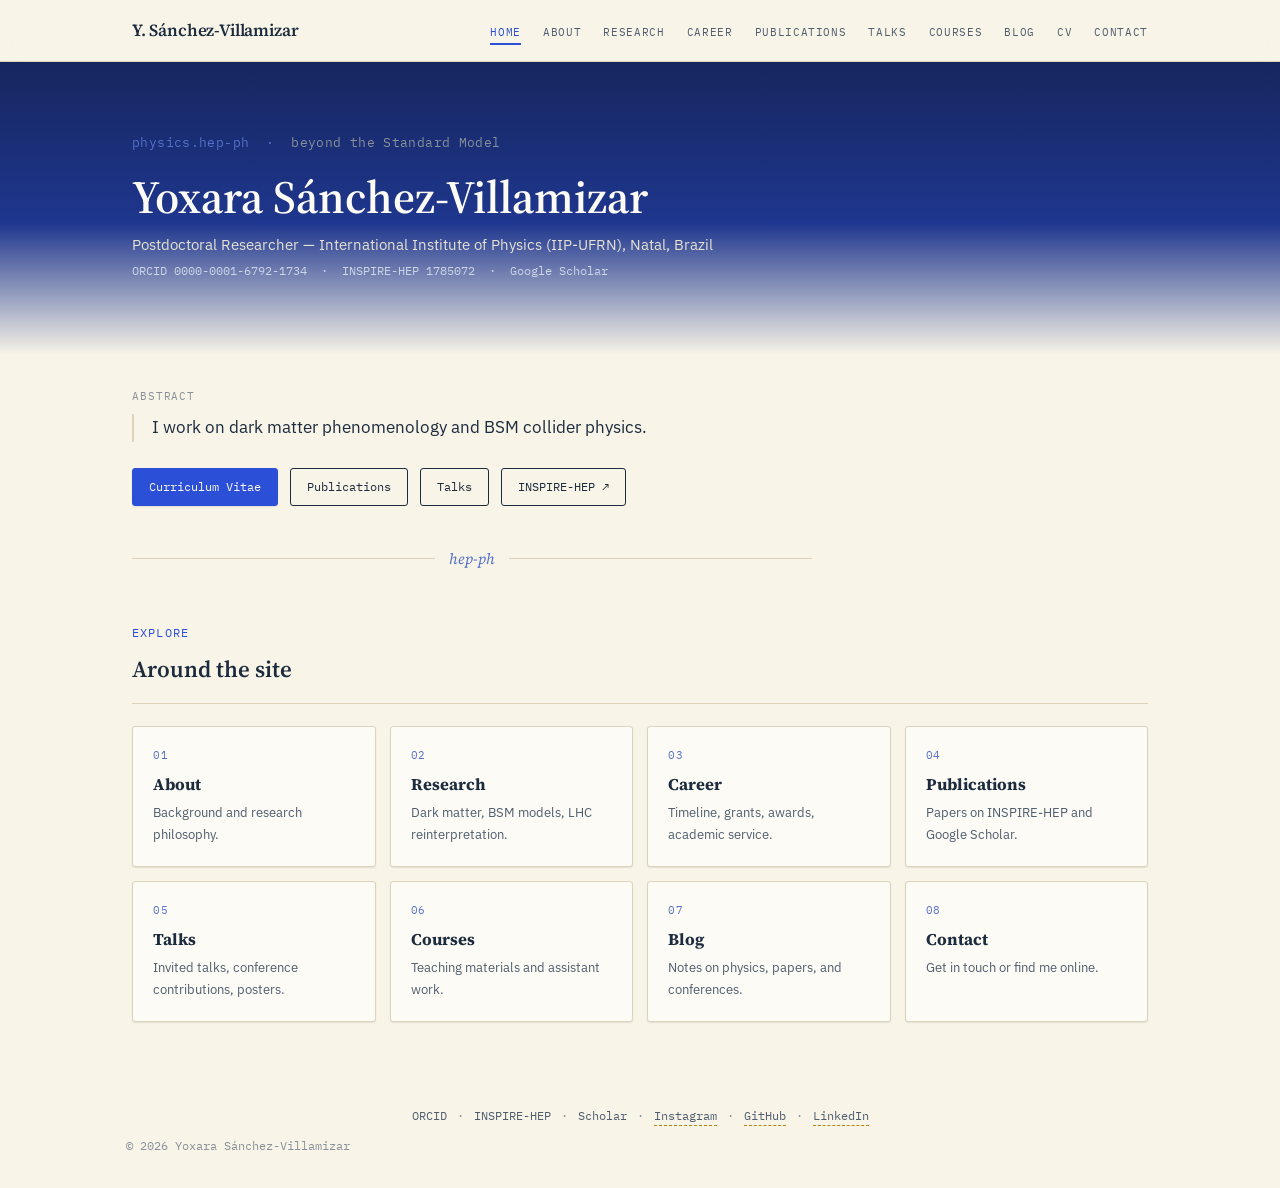
==== commit 30fa1c61: "Simplify abstract text in index.html Shortened the abstract description for clarity." ====
--- a/index.html
+++ b/index.html
@@ -48,11 +48,7 @@
 <div class="container" style="padding-top:32px;">
   <div class="abstract-label">Abstract</div>
   <p class="abstract">
-    I work on dark matter phenomenology and BSM collider physics — building EFT-based dark
-    sector models and testing them against LHC data, recasting and reinterpretation pipelines,
-    and fixed-target experiments. My path has taken me from Venezuela to Brazil and France and
-    back to Brazil, always at the intersection of model-building and what colliders can actually
-    tell us.
+    I work on dark matter phenomenology and BSM collider physics. 
   </p>
   <div class="hero-links">
     <a href="cv.html" class="primary">Curriculum Vitae</a>
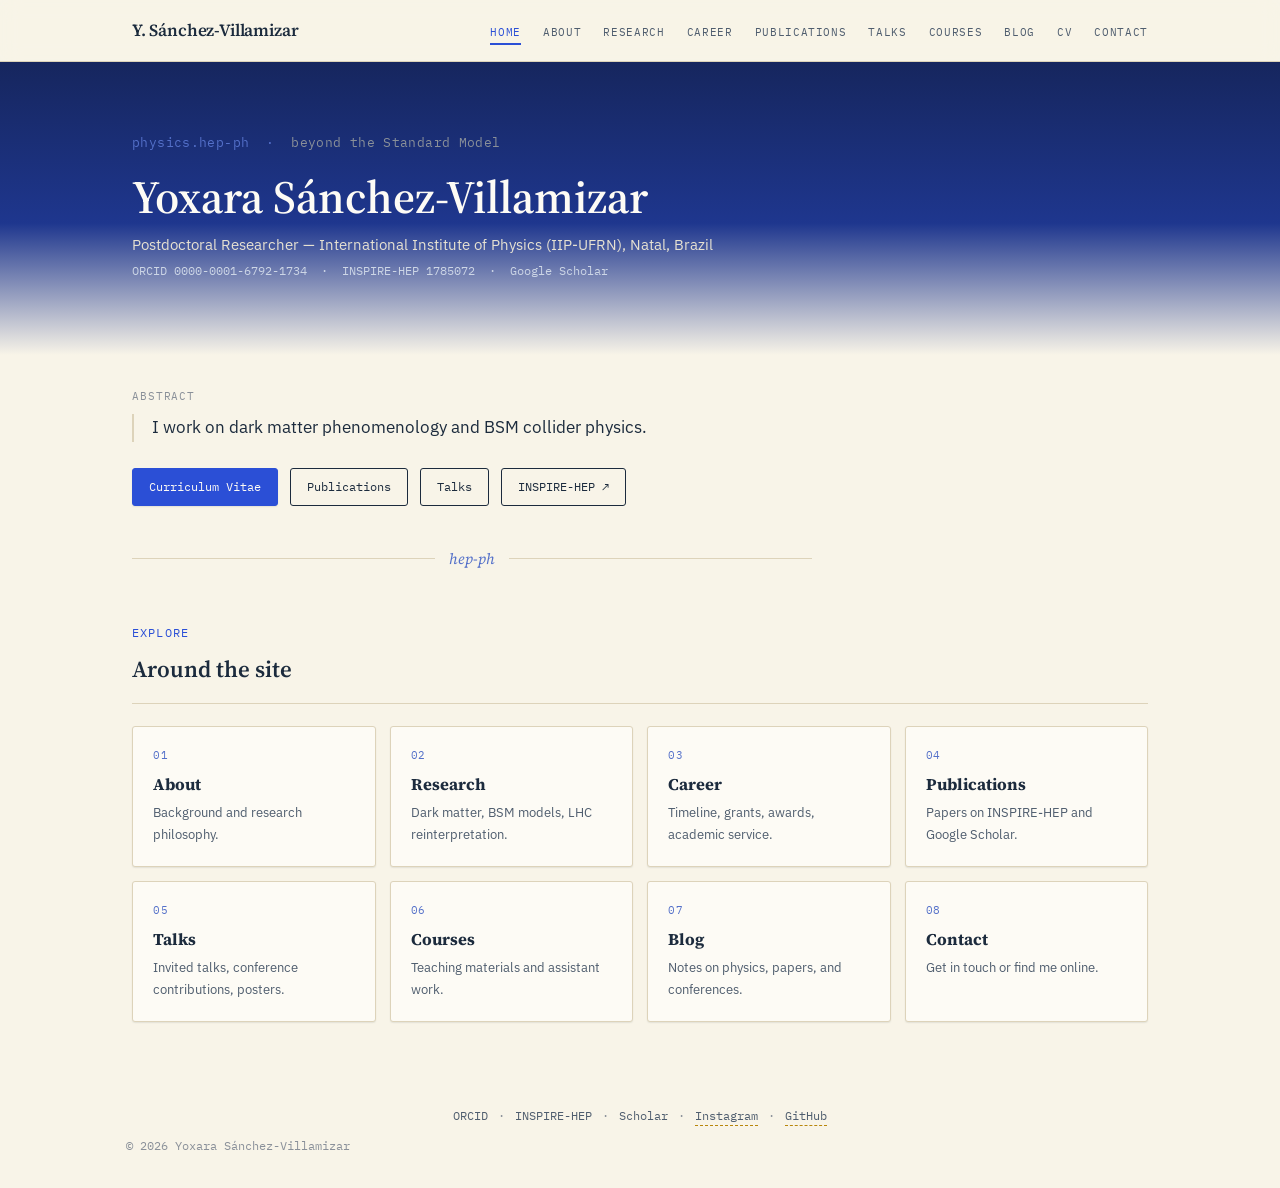
==== commit b13187f0: "Update social media links in index.html" ====
--- a/index.html
+++ b/index.html
@@ -116,11 +116,9 @@
     <span>·</span>
     <a href="https://scholar.google.com/citations?user=L2GXOJ8AAAAJ&hl" target="_blank" rel="noopener">Scholar</a>
     <span>·</span>
-    <a href="#" class="todo" data-todo="tu usuario de Instagram">Instagram</a>
+    <a href="#" class="todo" data-todo="@yoxarasv">Instagram</a>
     <span>·</span>
-    <a href="#" class="todo" data-todo="tu usuario de GitHub">GitHub</a>
-    <span>·</span>
-    <a href="#" class="todo" data-todo="tu perfil de LinkedIn">LinkedIn</a>
+    <a href="#" class="todo" data-todo="Yoxara">GitHub</a>
   </div>
   <p>© <span id="year"></span> Yoxara Sánchez-Villamizar</p>
 </footer>
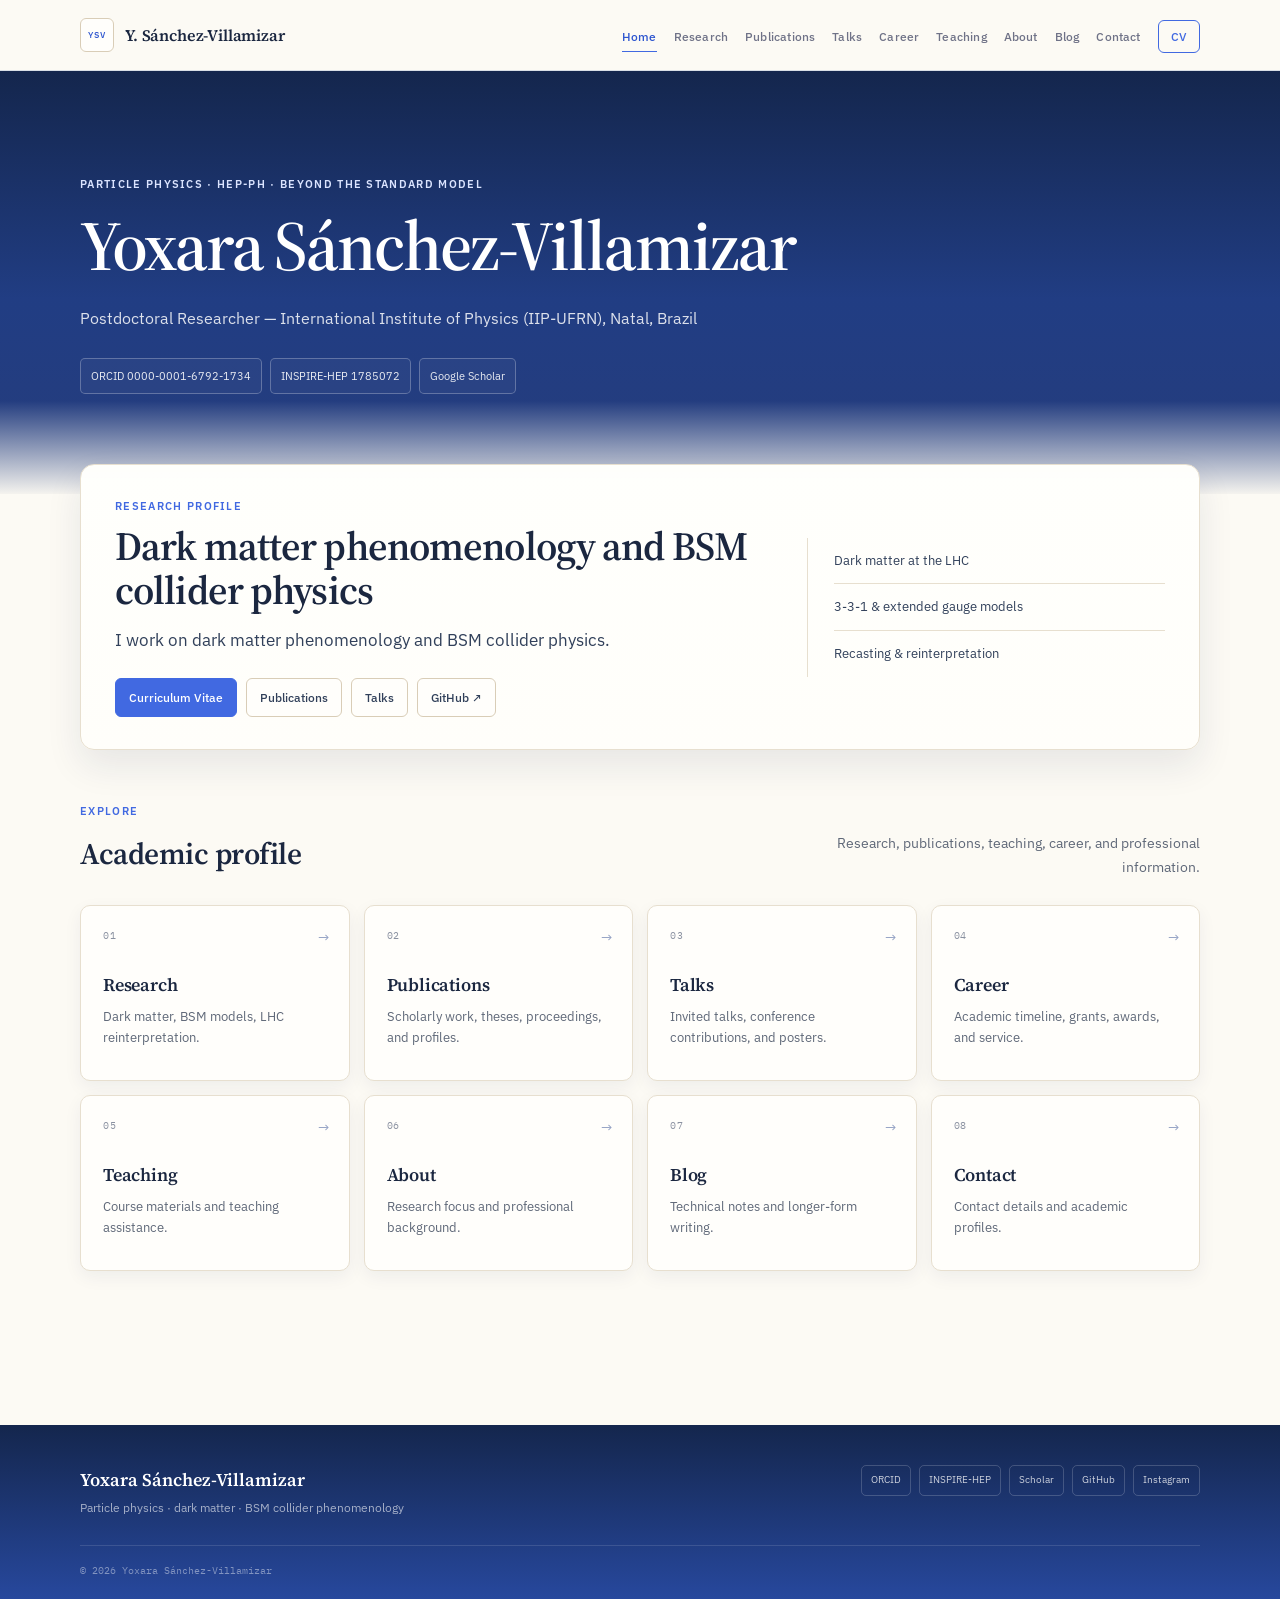
==== commit 1cc7d7b6: "update page" ====
--- a/index.html
+++ b/index.html
@@ -1,128 +1,114 @@
 <!DOCTYPE html>
+
 <html lang="en">
 <head>
-<meta charset="UTF-8">
-<meta name="viewport" content="width=device-width, initial-scale=1.0">
+<meta charset="utf-8"/>
+<meta content="width=device-width, initial-scale=1.0" name="viewport"/>
 <title>Yoxara Sánchez-Villamizar — Particle Physics</title>
-<meta name="description" content="Postdoctoral researcher at IIP-UFRN. Dark matter phenomenology, BSM collider physics, LHC reinterpretation.">
-<link rel="preconnect" href="https://fonts.googleapis.com">
-<link href="https://fonts.googleapis.com/css2?family=Source+Serif+4:opsz,wght@8..60,400;8..60,500;8..60,600;8..60,700&family=IBM+Plex+Sans:wght@400;500;600&family=IBM+Plex+Mono:wght@400;500&display=swap" rel="stylesheet">
-<link rel="stylesheet" href="styles.css">
+<meta content="Particle physicist working on dark matter phenomenology, BSM collider physics, and LHC reinterpretation." name="description"/>
+<meta content="#101d36" name="theme-color"/>
+<link href="https://yoxara.github.io/" rel="canonical"/>
+<link href="https://fonts.googleapis.com" rel="preconnect"/>
+<link crossorigin="" href="https://fonts.gstatic.com" rel="preconnect"/>
+<link href="https://fonts.googleapis.com/css2?family=Source+Serif+4:opsz,wght@8..60,500;8..60,600;8..60,700&amp;family=IBM+Plex+Sans:wght@400;500;600&amp;family=IBM+Plex+Mono:wght@400;500&amp;display=swap" rel="stylesheet"/>
+<link href="styles.css" rel="stylesheet"/>
 </head>
-<body>
-
-<nav class="nav">
-  <div class="nav-inner">
-    <a href="index.html" class="nav-mark">Y. Sánchez-Villamizar</a>
-    <button class="nav-burger" id="burger" aria-expanded="false">Menu ☰</button>
-    <ul class="nav-links" id="navLinks">
-      <li><a href="index.html" class="active">Home</a></li>
-      <li><a href="about.html">About</a></li>
-      <li><a href="research.html">Research</a></li>
-      <li><a href="career.html">Career</a></li>
-      <li><a href="publications.html">Publications</a></li>
-      <li><a href="talks.html">Talks</a></li>
-      <li><a href="courses.html">Courses</a></li>
-      <li><a href="blog.html">Blog</a></li>
-      <li><a href="cv.html">CV</a></li>
-      <li><a href="contact.html">Contact</a></li>
-    </ul>
-  </div>
+<body class="page-index">
+<a class="skip-link" href="#main">Skip to content</a>
+<nav aria-label="Primary navigation" class="nav">
+<div class="nav-inner">
+<a aria-label="Yoxara Sánchez-Villamizar — Home" class="nav-mark" href="index.html">
+<span class="nav-monogram">YSV</span>
+<span class="nav-name">Y. Sánchez-Villamizar</span>
+</a>
+<button aria-controls="navLinks" aria-expanded="false" aria-label="Open navigation menu" class="nav-burger" id="burger" type="button">
+<span></span><span></span><span></span>
+</button>
+<ul class="nav-links" id="navLinks">
+<li><a aria-current="page" class="active" href="index.html">Home</a></li>
+<li><a href="research.html">Research</a></li>
+<li><a href="publications.html">Publications</a></li>
+<li><a href="talks.html">Talks</a></li>
+<li><a href="career.html">Career</a></li>
+<li><a href="courses.html">Teaching</a></li>
+<li><a href="about.html">About</a></li>
+<li><a href="blog.html">Blog</a></li>
+<li><a href="contact.html">Contact</a></li>
+<li><a class="nav-cv" href="cv.html">CV</a></li>
+</ul>
+</div>
 </nav>
-
 <header class="banner banner-hero" style="background-image:url('images/bg-home.jpg')">
-  <div class="banner-overlay">
-    <div class="container">
-      <div class="hero-tag">physics.hep-ph &nbsp;·&nbsp; <span>beyond the Standard Model</span></div>
-      <h1 class="hero-title">Yoxara Sánchez-Villamizar</h1>
-      <div class="hero-authors">Postdoctoral Researcher — International Institute of Physics (IIP-UFRN), Natal, Brazil</div>
-      <div class="hero-orcid">
-        ORCID <a href="https://orcid.org/0000-0001-6792-1734" target="_blank" rel="noopener">0000-0001-6792-1734</a>
-        &nbsp;·&nbsp; INSPIRE-HEP <a href="https://inspirehep.net/authors/1785072" target="_blank" rel="noopener">1785072</a>
-        &nbsp;·&nbsp; <a href="https://scholar.google.com/citations?user=L2GXOJ8AAAAJ&hl" target="_blank" rel="noopener">Google Scholar</a>
-      </div>
-    </div>
-  </div>
+<div class="banner-overlay">
+<div class="container hero-shell">
+<div class="hero-copy">
+<div class="hero-tag">Particle physics · hep-ph · beyond the Standard Model</div>
+<h1 class="hero-title">Yoxara Sánchez-Villamizar</h1>
+<p class="hero-authors">Postdoctoral Researcher — International Institute of Physics (IIP-UFRN), Natal, Brazil</p>
+<div class="hero-profile-links">
+<a href="https://orcid.org/0000-0001-6792-1734" rel="noopener" target="_blank">ORCID 0000-0001-6792-1734</a>
+<a href="https://inspirehep.net/authors/1785072" rel="noopener" target="_blank">INSPIRE-HEP 1785072</a>
+<a href="https://scholar.google.com/citations?user=L2GXOJ8AAAAJ" rel="noopener" target="_blank">Google Scholar</a>
+</div>
+</div>
+</div>
+</div>
 </header>
-
-<div class="container" style="padding-top:32px;">
-  <div class="abstract-label">Abstract</div>
-  <p class="abstract">
-    I work on dark matter phenomenology and BSM collider physics. 
-  </p>
-  <div class="hero-links">
-    <a href="cv.html" class="primary">Curriculum Vitae</a>
-    <a href="publications.html">Publications</a>
-    <a href="talks.html">Talks</a>
-    <a href="https://inspirehep.net/authors/1785072" target="_blank" rel="noopener">INSPIRE-HEP ↗</a>
-  </div>
-  <p class="divider" style="margin-top:40px;"><span>hep-ph</span></p>
+<main class="container page-main home-main" id="main">
+<section class="home-intro reveal">
+<div class="intro-copy">
+<div class="eyebrow">Research profile</div>
+<h2 class="display-title">Dark matter phenomenology and BSM collider physics</h2>
+<p class="lead">I work on dark matter phenomenology and BSM collider physics.</p>
+<div class="hero-links">
+<a class="primary" href="cv.html">Curriculum Vitae</a>
+<a href="publications.html">Publications</a>
+<a href="talks.html">Talks</a>
+<a href="https://github.com/Yoxara" rel="noopener" target="_blank">GitHub ↗</a>
 </div>
-
-<main class="container page-main">
-  <section class="reveal" style="border-bottom:none;">
-    <div class="eyebrow">Explore</div>
-    <h2 class="section-title">Around the site</h2>
-    <div class="quick-grid">
-      <a class="quick-card" href="about.html">
-        <div class="qc-label">01</div>
-        <h3>About</h3>
-        <p>Background and research philosophy.</p>
-      </a>
-      <a class="quick-card" href="research.html">
-        <div class="qc-label">02</div>
-        <h3>Research</h3>
-        <p>Dark matter, BSM models, LHC reinterpretation.</p>
-      </a>
-      <a class="quick-card" href="career.html">
-        <div class="qc-label">03</div>
-        <h3>Career</h3>
-        <p>Timeline, grants, awards, academic service.</p>
-      </a>
-      <a class="quick-card" href="publications.html">
-        <div class="qc-label">04</div>
-        <h3>Publications</h3>
-        <p>Papers on INSPIRE-HEP and Google Scholar.</p>
-      </a>
-      <a class="quick-card" href="talks.html">
-        <div class="qc-label">05</div>
-        <h3>Talks</h3>
-        <p>Invited talks, conference contributions, posters.</p>
-      </a>
-      <a class="quick-card" href="courses.html">
-        <div class="qc-label">06</div>
-        <h3>Courses</h3>
-        <p>Teaching materials and assistant work.</p>
-      </a>
-      <a class="quick-card" href="blog.html">
-        <div class="qc-label">07</div>
-        <h3>Blog</h3>
-        <p>Notes on physics, papers, and conferences.</p>
-      </a>
-      <a class="quick-card" href="contact.html">
-        <div class="qc-label">08</div>
-        <h3>Contact</h3>
-        <p>Get in touch or find me online.</p>
-      </a>
-    </div>
-  </section>
+</div>
+<div aria-label="Research areas" class="focus-panel">
+<span>Dark matter at the LHC</span>
+<span>3-3-1 &amp; extended gauge models</span>
+<span>Recasting &amp; reinterpretation</span>
+</div>
+</section>
+<section class="reveal">
+<div class="section-heading">
+<div>
+<div class="eyebrow">Explore</div>
+<h2 class="section-title clean">Academic profile</h2>
+</div>
+<p>Research, publications, teaching, career, and professional information.</p>
+</div>
+<div class="quick-grid">
+<a class="quick-card" href="research.html"><div class="qc-label">01</div><h3>Research</h3><p>Dark matter, BSM models, LHC reinterpretation.</p><span class="card-arrow">→</span></a>
+<a class="quick-card" href="publications.html"><div class="qc-label">02</div><h3>Publications</h3><p>Scholarly work, theses, proceedings, and profiles.</p><span class="card-arrow">→</span></a>
+<a class="quick-card" href="talks.html"><div class="qc-label">03</div><h3>Talks</h3><p>Invited talks, conference contributions, and posters.</p><span class="card-arrow">→</span></a>
+<a class="quick-card" href="career.html"><div class="qc-label">04</div><h3>Career</h3><p>Academic timeline, grants, awards, and service.</p><span class="card-arrow">→</span></a>
+<a class="quick-card" href="courses.html"><div class="qc-label">05</div><h3>Teaching</h3><p>Course materials and teaching assistance.</p><span class="card-arrow">→</span></a>
+<a class="quick-card" href="about.html"><div class="qc-label">06</div><h3>About</h3><p>Research focus and professional background.</p><span class="card-arrow">→</span></a>
+<a class="quick-card" href="blog.html"><div class="qc-label">07</div><h3>Blog</h3><p>Technical notes and longer-form writing.</p><span class="card-arrow">→</span></a>
+<a class="quick-card" href="contact.html"><div class="qc-label">08</div><h3>Contact</h3><p>Contact details and academic profiles.</p><span class="card-arrow">→</span></a>
+</div>
+</section>
 </main>
-
-<footer>
-  <div class="footer-social">
-    <a href="https://orcid.org/0000-0001-6792-1734" target="_blank" rel="noopener">ORCID</a>
-    <span>·</span>
-    <a href="https://inspirehep.net/authors/1785072" target="_blank" rel="noopener">INSPIRE-HEP</a>
-    <span>·</span>
-    <a href="https://scholar.google.com/citations?user=L2GXOJ8AAAAJ&hl" target="_blank" rel="noopener">Scholar</a>
-    <span>·</span>
-    <a href="#" class="todo" data-todo="@yoxarasv">Instagram</a>
-    <span>·</span>
-    <a href="#" class="todo" data-todo="Yoxara">GitHub</a>
-  </div>
-  <p>© <span id="year"></span> Yoxara Sánchez-Villamizar</p>
+<footer class="site-footer">
+<div class="container footer-inner">
+<div>
+<div class="footer-name">Yoxara Sánchez-Villamizar</div>
+<p>Particle physics · dark matter · BSM collider phenomenology</p>
+</div>
+<div aria-label="External profiles" class="footer-social">
+<a href="https://orcid.org/0000-0001-6792-1734" rel="noopener" target="_blank">ORCID</a>
+<a href="https://inspirehep.net/authors/1785072" rel="noopener" target="_blank">INSPIRE-HEP</a>
+<a href="https://scholar.google.com/citations?user=L2GXOJ8AAAAJ" rel="noopener" target="_blank">Scholar</a>
+<a href="https://github.com/Yoxara" rel="noopener" target="_blank">GitHub</a>
+<a href="https://www.instagram.com/yoxara_sv/" rel="noopener" target="_blank">Instagram</a>
+</div>
+</div>
+<div class="container footer-bottom">© <span id="year"></span> Yoxara Sánchez-Villamizar</div>
 </footer>
-
 <script src="site.js"></script>
 </body>
-</html>
+</html>
--- a/styles.css
+++ b/styles.css
@@ -1,192 +1,258 @@
 :root{
-  --paper:#f8f4e8;
-  --paper-raised:#fdfbf5;
-  --ink:#1c2b3d;
-  --ink-soft:#4f5d6e;
-  --ink-faint:#8a9099;
-  --accent:#2b4fd6;
-  --accent-soft:#5470c9;
-  --rule:#ddd3ba;
-  --rule-soft:#e9e0cc;
-  --todo:#b8860b;
-  --todo-bg:#fdf5e2;
-  --radius:3px;
-  --shadow-sm:0 1px 2px rgba(28,43,61,.05), 0 1px 1px rgba(28,43,61,.04);
-  --shadow-md:0 10px 24px -12px rgba(28,43,61,.18), 0 2px 6px rgba(28,43,61,.06);
+  --bg:#fcfaf4;
+  --surface:#fffefb;
+  --surface-soft:#ffffff;
+  --ink:#1b2740;
+  --ink-2:#31405a;
+  --muted:#5f6878;
+  --faint:#8a91a0;
+  --accent:#4169e1;
+  --accent-strong:#2d55cf;
+  --accent-soft:#e9efff;
+  --line:#e7dfcf;
+  --line-strong:#d9cdb7;
+  --navy:#14264d;
+  --navy-2:#27489d;
+  --radius-sm:6px;
+  --radius:10px;
+  --radius-lg:14px;
+  --shadow-sm:0 6px 18px rgba(20,38,77,.06);
+  --shadow-md:0 16px 36px rgba(20,38,77,.09);
   --ease:cubic-bezier(.22,1,.36,1);
-  --serif:'Source Serif 4', Georgia, serif;
-  --sans:'IBM Plex Sans', -apple-system, sans-serif;
-  --mono:'IBM Plex Mono', 'SF Mono', monospace;
-}
-*{box-sizing:border-box; margin:0; padding:0;}
-html{scroll-behavior:smooth;}
-body{ background:var(--paper); color:var(--ink); font-family:var(--sans); line-height:1.68; font-size:16px; -webkit-font-smoothing:antialiased; }
-.container{ max-width:1080px; margin:0 auto; padding:0 32px; }
-a{ color:var(--accent); text-decoration:none; }
-a:hover{ text-decoration:underline; }
-a:focus-visible, button:focus-visible, input:focus-visible{ outline:2px solid var(--accent); outline-offset:2px; }
-
-.todo{ position:relative; border-bottom:1.5px dashed var(--todo); cursor:help; }
-.todo::after{
-  content:attr(data-todo); position:absolute; left:0; bottom:-1.6em;
-  font-family:var(--mono); font-size:11px; color:var(--todo); white-space:nowrap;
-  opacity:0; pointer-events:none; transition:opacity .15s ease;
-  background:var(--todo-bg); padding:2px 6px; border:1px solid var(--todo); z-index:5;
-}
-.todo:hover::after, .todo:focus-visible::after{ opacity:1; }
-
-/* ---------- Nav (real links between pages) ---------- */
-.nav{ position:sticky; top:0; z-index:20; background:rgba(248,244,232,0.88); border-bottom:1px solid var(--rule); backdrop-filter:blur(10px) saturate(1.1); transition:box-shadow .3s var(--ease); }
-.nav-inner{ max-width:1080px; margin:0 auto; padding:16px 32px; display:flex; align-items:center; justify-content:space-between; gap:20px; flex-wrap:wrap; }
-.nav-mark{ font-family:var(--serif); font-weight:600; font-size:17px; color:var(--ink); letter-spacing:-.01em; transition:opacity .2s var(--ease); }
-.nav-mark:hover{ opacity:.7; text-decoration:none; }
-.nav-links{ display:flex; gap:22px; list-style:none; flex-wrap:wrap; }
-.nav-links a{ position:relative; font-family:var(--mono); font-size:11px; letter-spacing:.06em; text-transform:uppercase; color:var(--ink-soft); padding:4px 0; transition:color .2s var(--ease); }
-.nav-links a::after{
-  content:''; position:absolute; left:0; right:0; bottom:-2px; height:1.5px;
-  background:var(--accent); transform:scaleX(0); transform-origin:left;
-  transition:transform .25s var(--ease);
-}
-.nav-links a:hover{ color:var(--ink); text-decoration:none; }
-.nav-links a:hover::after{ transform:scaleX(1); }
-.nav-links a.active{ color:var(--accent); }
-.nav-links a.active::after{ transform:scaleX(1); }
-
-/* Mobile nav */
-.nav-burger{ display:none; background:none; border:1px solid var(--rule); border-radius:var(--radius); padding:6px 10px; font-family:var(--mono); font-size:11px; color:var(--ink); }
-@media (max-width:700px){
-  .nav-burger{ display:block; }
-  .nav-links{ display:none; width:100%; flex-direction:column; gap:2px; border-top:1px solid var(--rule); padding-top:10px; margin-top:8px; }
-  .nav-links.open{ display:flex; }
-}
-
-/* ---------- Photo banner (page header / hero with background image) ---------- */
-.banner{ position:relative; background-color:#16265e; background-size:cover; background-position:center; }
-.banner-overlay{
-  background:linear-gradient(180deg, rgba(22,38,94,.72) 0%, rgba(43,79,214,.4) 55%, var(--paper) 100%);
-}
-.banner-page .banner-overlay{ padding:58px 0 42px; }
-.banner-hero .banner-overlay{ padding:70px 0 46px; }
-.banner .eyebrow{ color:#a9c1ff; }
-.banner .page-title, .banner .hero-title{ color:#fdfbf5; }
-.banner .page-intro{ color:#e6e1d2; }
-.banner .hero-authors{ color:#e6e1d2; }
-.banner .hero-orcid, .banner .hero-orcid a{ color:#cdd6e6; }
-
-/* ---------- Page header (no photo yet — plain paper version, unused once banner is added) ---------- */
-.page-header{ padding:0; border:none; }
-.eyebrow{ font-family:var(--mono); font-size:11.5px; text-transform:uppercase; letter-spacing:.1em; color:var(--accent); margin-bottom:8px; }
-h1.page-title{ font-family:var(--serif); font-weight:600; font-size:clamp(28px,4.5vw,38px); line-height:1.15; }
-.page-intro{ font-size:15.5px; color:var(--ink-soft); max-width:64ch; margin-top:12px; }
-
-/* ---------- Hero (home page only) ---------- */
-.hero{ padding:0; border:none; }
-.hero-tag{ font-family:var(--mono); font-size:12.5px; color:var(--accent-soft); letter-spacing:.03em; margin-bottom:18px; }
-.hero-tag span{ color:var(--ink-faint); }
-h1.hero-title{ font-family:var(--serif); font-weight:600; font-size:clamp(32px, 5vw, 46px); line-height:1.12; margin-bottom:10px; }
-.hero-authors{ font-size:15px; color:var(--ink-soft); margin-bottom:4px; }
-.hero-orcid{ font-family:var(--mono); font-size:12px; color:var(--ink-faint); margin-bottom:28px; }
-.hero-orcid a{ color:var(--ink-faint); }
-.abstract-label{ font-family:var(--mono); font-size:11px; text-transform:uppercase; letter-spacing:.08em; color:var(--ink-faint); margin-bottom:8px; }
-.abstract{ font-size:16.5px; color:var(--ink); max-width:66ch; border-left:2px solid var(--rule); padding-left:18px; }
-.hero-links{ margin-top:26px; display:flex; gap:12px; flex-wrap:wrap; }
-.hero-links a{ font-family:var(--mono); font-size:12px; border:1px solid var(--ink); padding:8px 16px; border-radius:var(--radius); color:var(--ink); transition:all .2s var(--ease); display:inline-block; }
-.hero-links a:hover{ background:var(--ink); color:var(--paper); text-decoration:none; transform:translateY(-1px); box-shadow:var(--shadow-sm); }
-.hero-links a.primary{ background:var(--accent); border-color:var(--accent); color:var(--paper-raised); box-shadow:var(--shadow-sm); }
-.hero-links a.primary:hover{ background:#6f2c21; transform:translateY(-1px); box-shadow:var(--shadow-md); }
-
-.divider{ display:flex; align-items:center; gap:14px; margin:0; color:var(--ink-faint); }
-.divider::before, .divider::after{ content:''; flex:1; height:1px; background:var(--rule); }
-.divider span{ font-family:var(--serif); font-style:italic; font-size:15px; color:var(--accent-soft); }
-
-/* ---------- Home quick-links grid ---------- */
-.quick-grid{ display:grid; grid-template-columns:repeat(auto-fit, minmax(200px,1fr)); gap:14px; margin-top:16px; }
-.quick-card{ background:var(--paper-raised); border:1px solid var(--rule); border-radius:var(--radius); padding:20px; display:block; color:var(--ink); box-shadow:var(--shadow-sm); transition:transform .25s var(--ease), box-shadow .25s var(--ease), border-color .25s var(--ease); }
-.quick-card:hover{ border-color:var(--accent-soft); text-decoration:none; transform:translateY(-3px); box-shadow:var(--shadow-md); }
-.quick-card .qc-label{ font-family:var(--mono); font-size:10.5px; text-transform:uppercase; letter-spacing:.06em; color:var(--accent-soft); margin-bottom:6px; }
-.quick-card h3{ font-family:var(--serif); font-size:16.5px; margin-bottom:4px; }
-.quick-card p{ font-size:13px; color:var(--ink-soft); margin:0; }
-
-/* ---------- Sections within a page ---------- */
-section{ padding:52px 0; border-bottom:1px solid var(--rule); }
-main > section:last-of-type, main.page-main{ border-bottom:none; }
-h2.section-title{ font-family:var(--serif); font-weight:600; font-size:23px; margin-bottom:22px; padding-bottom:14px; border-bottom:1px solid var(--rule); }
-p{ color:var(--ink-soft); margin-bottom:14px; max-width:68ch; }
-
-/* ---------- Career timeline ---------- */
-.timeline{ display:flex; flex-direction:column; position:relative; padding-left:26px; }
-.timeline::before{ content:''; position:absolute; left:4px; top:6px; bottom:6px; width:1px; background:var(--rule); }
-.tl-item{ display:grid; grid-template-columns:130px 1fr; gap:18px; padding:20px 0; position:relative; }
-.tl-item::before{
-  content:''; position:absolute; left:-26px; top:26px; width:9px; height:9px;
-  border-radius:50%; background:var(--paper); border:2px solid var(--accent-soft);
-}
-.tl-item.current::before{ background:var(--accent); border-color:var(--accent); box-shadow:0 0 0 3px rgba(43,79,214,.16); }
-.tl-date{ font-family:var(--mono); font-size:12px; color:var(--ink-faint); padding-top:3px; }
-.tl-role{ font-family:var(--serif); font-weight:600; font-size:17.5px; margin-bottom:3px; }
-.tl-place{ font-size:14.5px; color:var(--ink); margin-bottom:5px; }
-.tl-desc{ font-size:13.8px; color:var(--ink-soft); }
-.tl-item.current .tl-role::after{
-  content:'current'; font-family:var(--mono); font-size:9.5px; text-transform:uppercase;
-  color:var(--accent); border:1px solid var(--accent); border-radius:20px;
-  padding:2px 8px; margin-left:10px; vertical-align:middle; letter-spacing:.06em;
-}
-
-/* ---------- Citation card (Publications / Talks) ---------- */
-.citation{ border-left:2px solid var(--rule); padding:12px 0 12px 18px; margin-bottom:4px; transition:border-color .2s var(--ease); }
-.citation:hover{ border-left-color:var(--accent-soft); }
-.citation-meta{ font-family:var(--mono); font-size:11px; color:var(--ink-faint); display:flex; gap:10px; margin-bottom:5px; flex-wrap:wrap; }
-.citation-meta .type{ color:var(--accent-soft); text-transform:uppercase; letter-spacing:.04em; }
-.citation-title{ font-size:15px; color:var(--ink); font-weight:500; margin-bottom:3px; letter-spacing:-.005em; }
-.citation-venue{ font-size:13.2px; color:var(--ink-soft); font-style:italic; }
-.see-all{ margin-top:10px; font-family:var(--mono); font-size:12.5px; }
-details.more-talks{ margin-top:4px; }
-details.more-talks summary{ font-family:var(--mono); font-size:12.5px; color:var(--accent); cursor:pointer; list-style:none; }
-details.more-talks summary::-webkit-details-marker{ display:none; }
-details.more-talks summary::before{ content:'+ '; }
-details.more-talks[open] summary::before{ content:'− '; }
-details.more-talks .citation{ margin-top:12px; }
-
-/* ---------- Cards (Research / Courses) ---------- */
-.card-grid{ display:grid; grid-template-columns:repeat(auto-fit, minmax(230px,1fr)); gap:18px; }
-.card{ background:var(--paper-raised); border:1px solid var(--rule); padding:20px; border-radius:var(--radius); box-shadow:var(--shadow-sm); transition:transform .25s var(--ease), box-shadow .25s var(--ease), border-color .25s var(--ease); }
-.card:hover{ transform:translateY(-2px); box-shadow:var(--shadow-md); border-color:var(--accent-soft); }
-.card h3{ font-family:var(--serif); font-size:16.5px; margin-bottom:8px; letter-spacing:-.005em; }
-.card p{ font-size:13.3px; margin-bottom:10px; }
-.tags{ display:flex; gap:6px; flex-wrap:wrap; }
-.tag{ font-family:var(--mono); font-size:10.3px; color:var(--ink-soft); border:1px solid var(--rule); padding:2px 7px; border-radius:var(--radius); }
-
-.two-col{ display:grid; grid-template-columns:1fr 1fr; gap:40px; }
-@media (max-width:640px){ .two-col{ grid-template-columns:1fr; } }
-
-.simple-list{ list-style:none; }
-.simple-list li{ display:grid; grid-template-columns:110px 1fr; gap:14px; padding:10px 0; border-top:1px solid var(--rule); font-size:14px; }
-.simple-list li:first-child{ border-top:none; }
-.simple-list .yr{ font-family:var(--mono); color:var(--accent); font-size:12.5px; }
-.simple-list .place{ color:var(--ink-faint); font-size:12.5px; display:block; margin-top:2px; }
-
-.skills-block h4{ font-family:var(--mono); font-size:11px; text-transform:uppercase; letter-spacing:.06em; color:var(--ink-faint); margin-bottom:8px; }
-.skills-block p{ font-size:14px; margin-bottom:22px; }
-
-.post{ padding:16px 0; border-top:1px solid var(--rule); }
-.post:first-child{ border-top:none; }
-.post-date{ font-family:var(--mono); font-size:11.5px; color:var(--ink-faint); }
-.post-title{ font-family:var(--serif); font-size:18px; margin:4px 0 6px; }
-.post-excerpt{ font-size:14px; }
-
-.contact-list{ display:flex; flex-direction:column; gap:10px; font-family:var(--mono); font-size:14px; }
-.contact-list .label{ color:var(--ink-faint); display:inline-block; width:110px; }
-
-footer{ padding:32px 0; text-align:center; }
-footer p{ font-family:var(--mono); font-size:11.5px; color:var(--ink-faint); margin:0; }
-.footer-social{ font-family:var(--mono); font-size:11.5px; color:var(--ink-faint); margin-bottom:10px; display:flex; align-items:center; justify-content:center; gap:10px; flex-wrap:wrap; }
-.footer-social a{ color:var(--ink-soft); }
-.footer-social a:hover{ color:var(--accent); }
+  --serif:'Source Serif 4',Georgia,serif;
+  --sans:'IBM Plex Sans',-apple-system,BlinkMacSystemFont,'Segoe UI',sans-serif;
+  --mono:'IBM Plex Mono','SFMono-Regular',Consolas,monospace;
+}
+
+*{box-sizing:border-box;margin:0;padding:0}
+html{scroll-behavior:smooth;background:var(--bg)}
+body{min-height:100vh;background:var(--bg);color:var(--ink);font-family:var(--sans);font-size:16px;line-height:1.68;-webkit-font-smoothing:antialiased;text-rendering:optimizeLegibility}
+img{max-width:100%;display:block}
+a{color:var(--accent);text-decoration:none;text-underline-offset:3px;text-decoration-thickness:1px}
+a:hover{text-decoration:underline}
+a:focus-visible,button:focus-visible{outline:2px solid var(--accent);outline-offset:3px;border-radius:4px}
+.container{width:min(1120px,calc(100% - 48px));margin-inline:auto}
+.skip-link{position:fixed;left:18px;top:12px;z-index:1000;transform:translateY(-160%);background:var(--ink);color:#fff;padding:9px 13px;border-radius:var(--radius-sm);font-size:13px;font-weight:600}
+.skip-link:focus{transform:none}
+
+.nav{position:sticky;top:0;z-index:100;background:rgba(252,250,244,.95);border-bottom:1px solid rgba(203,211,223,.72);backdrop-filter:blur(14px);transition:box-shadow .2s var(--ease),background .2s var(--ease)}
+.nav.scrolled{background:rgba(255,254,251,.98);box-shadow:0 7px 22px rgba(20,38,77,.08)}
+.nav-inner{width:min(1120px,calc(100% - 48px));min-height:70px;margin-inline:auto;display:flex;align-items:center;justify-content:space-between;gap:26px}
+.nav-mark{display:flex;align-items:center;gap:11px;color:var(--ink);font-family:var(--serif);font-size:16px;font-weight:600;white-space:nowrap;letter-spacing:-.01em}
+.nav-mark:hover{text-decoration:none;color:var(--accent)}
+.nav-monogram{display:grid;place-items:center;width:34px;height:34px;border:1px solid var(--line-strong);border-radius:6px;background:var(--surface);color:var(--accent-strong);font-family:var(--mono);font-size:9px;font-weight:500;letter-spacing:.08em}
+.nav-links{display:flex;align-items:center;justify-content:flex-end;gap:17px;list-style:none}
+.nav-links a{position:relative;color:#6f7287;font-family:var(--sans);font-size:12px;font-weight:500;letter-spacing:.015em;white-space:nowrap;transition:color .18s var(--ease)}
+.nav-links a:hover,.nav-links a.active{color:var(--accent-strong);text-decoration:none}
+.nav-links a:not(.nav-cv)::after{content:'';position:absolute;left:0;right:0;bottom:-8px;height:1px;background:var(--accent);transform:scaleX(0);transform-origin:left;transition:transform .2s var(--ease)}
+.nav-links a:hover::after,.nav-links a.active::after{transform:scaleX(1)}
+.nav-links a.nav-cv{padding:8px 12px;border:1px solid var(--accent);border-radius:6px;color:var(--accent);background:transparent}
+.nav-links a.nav-cv:hover,.nav-links a.nav-cv.active{background:var(--accent);color:#fff}
+.nav-burger{display:none;width:42px;height:40px;border:1px solid var(--line-strong);border-radius:7px;background:var(--surface);align-items:center;justify-content:center;flex-direction:column;gap:4px;cursor:pointer}
+.nav-burger span{width:18px;height:1.5px;background:var(--ink);transition:transform .2s ease,opacity .2s ease}
+.nav-burger[aria-expanded="true"] span:nth-child(1){transform:translateY(5.5px) rotate(45deg)}
+.nav-burger[aria-expanded="true"] span:nth-child(2){opacity:0}
+.nav-burger[aria-expanded="true"] span:nth-child(3){transform:translateY(-5.5px) rotate(-45deg)}
+
+.banner{position:relative;background-color:var(--navy);background-position:center;background-size:cover;overflow:hidden}
+.banner-overlay{background:linear-gradient(180deg, rgba(20,38,77,.88) 0%, rgba(39,72,157,.68) 54%, rgba(65,105,225,.34) 78%, rgba(252,250,244,.97) 100%)}
+.banner-page .banner-overlay{padding:74px 0 66px}
+.banner-hero .banner-overlay{padding:104px 0 100px}
+.banner .eyebrow,.banner .hero-tag{color:#dbe4ff}
+.banner .page-title,.banner .hero-title{color:#fff}
+.banner .page-intro,.banner .hero-authors{color:rgba(255,255,255,.84)}
+.hero-shell{display:grid;grid-template-columns:minmax(0,900px) 1fr;align-items:end}
+.hero-copy{max-width:900px}
+.hero-tag,.eyebrow{font-family:var(--sans);font-size:11px;font-weight:600;letter-spacing:.12em;text-transform:uppercase}
+.hero-tag{margin-bottom:17px}
+h1.hero-title{font-family:var(--serif);font-weight:600;font-size:clamp(43px,6.5vw,70px);line-height:1.02;letter-spacing:-.03em;max-width:920px;margin-bottom:23px}
+.hero-authors{font-size:16px;max-width:760px;margin-bottom:26px}
+.hero-profile-links{display:flex;gap:8px;flex-wrap:wrap}
+.hero-profile-links a{display:inline-flex;align-items:center;border:1px solid rgba(255,255,255,.26);border-radius:5px;padding:8px 10px;color:rgba(255,255,255,.9);background:rgba(255,255,255,.035);font-family:var(--sans);font-size:11px}
+.hero-profile-links a:hover{background:rgba(255,255,255,.09);color:#fff;text-decoration:none}
+.banner-page .eyebrow{margin-bottom:10px}
+h1.page-title{font-family:var(--serif);font-size:clamp(37px,5vw,53px);line-height:1.06;letter-spacing:-.025em;font-weight:600}
+.page-intro{max-width:700px;margin-top:15px;font-size:16px}
+
+.page-main{padding:38px 0 72px}
+.home-main{padding-top:0}
+section{padding:52px 0;border-bottom:1px solid var(--line)}
+main>section:last-child{border-bottom:0}
+p{color:var(--muted);max-width:72ch;margin-bottom:14px}
+.eyebrow{color:var(--accent);margin-bottom:8px}
+.home-intro{position:relative;margin-top:-30px;padding:32px 34px;border:1px solid var(--line);border-radius:var(--radius-lg);background:linear-gradient(180deg, rgba(255,255,252,.99) 0%, rgba(255,254,250,.99) 100%);box-shadow:var(--shadow-md);display:grid;grid-template-columns:minmax(0,1.45fr) minmax(260px,.8fr);gap:42px;align-items:center;z-index:5}
+.display-title{font-family:var(--serif);font-size:clamp(28px,4vw,40px);line-height:1.1;letter-spacing:-.022em;margin-bottom:15px;font-weight:600}
+.lead{font-size:16.5px;color:var(--ink-2);max-width:65ch}
+.focus-panel{display:grid;gap:0;padding-left:26px;border-left:1px solid var(--line)}
+.focus-panel span{display:block;padding:12px 0;border-bottom:1px solid var(--line);color:var(--ink-2);font-family:var(--sans);font-size:13px}
+.focus-panel span:last-child{border-bottom:0}
+.hero-links{display:flex;align-items:center;gap:9px;flex-wrap:wrap;margin-top:24px}
+.hero-links a{display:inline-flex;align-items:center;justify-content:center;min-height:39px;padding:8px 13px;border:1px solid var(--line-strong);border-radius:6px;background:var(--surface);color:var(--ink-2);font-size:12px;font-weight:500;transition:background .18s var(--ease),border-color .18s var(--ease),color .18s var(--ease),transform .18s var(--ease)}
+.hero-links a:hover{border-color:#bcae93;color:var(--accent-strong);text-decoration:none;transform:translateY(-1px)}
+.hero-links a.primary{border-color:var(--accent);background:var(--accent);color:#fff}
+.hero-links a.primary:hover{background:var(--accent-strong);border-color:var(--accent-strong)}
+
+.section-heading{display:flex;align-items:flex-end;justify-content:space-between;gap:30px;margin-bottom:26px}
+.section-heading p{margin:0;max-width:430px;text-align:right;font-size:14px}
+h2.section-title{font-family:var(--serif);font-weight:600;font-size:clamp(24px,3vw,30px);letter-spacing:-.016em;padding-bottom:13px;margin-bottom:24px;border-bottom:1px solid var(--line)}
+h2.section-title.clean{padding:0;margin:0;border:0}
+.section-title-spaced{margin-top:42px}
+.section-title-compact{margin-top:30px;margin-bottom:18px}
+.section-lead{margin:0 0 24px;max-width:72ch;padding-left:14px;border-left:2px solid var(--line-strong);color:var(--muted);font-size:14px}
+
+.quick-grid{display:grid;grid-template-columns:repeat(4,minmax(0,1fr));gap:14px}
+.quick-card{position:relative;min-height:176px;padding:22px;border:1px solid var(--line);border-radius:var(--radius);background:var(--surface);color:var(--ink);box-shadow:var(--shadow-sm);transition:border-color .2s var(--ease),box-shadow .2s var(--ease),transform .2s var(--ease)}
+.quick-card:hover{border-color:#cbbda4;box-shadow:var(--shadow-md);transform:translateY(-2px);text-decoration:none}
+.qc-label{font-family:var(--mono);font-size:9.5px;color:var(--faint);letter-spacing:.08em;margin-bottom:26px}
+.quick-card h3{font-family:var(--serif);font-size:18px;font-weight:600;margin-bottom:7px;letter-spacing:-.01em}
+.quick-card p{font-size:13px;line-height:1.55;margin:0;color:var(--muted)}
+.card-arrow{position:absolute;right:20px;top:20px;color:#94a2c4;font-size:14px}
+
+.card-grid{display:grid;grid-template-columns:repeat(auto-fit,minmax(250px,1fr));gap:15px}
+.card{padding:23px;border:1px solid var(--line);border-radius:var(--radius);background:var(--surface);box-shadow:var(--shadow-sm);transition:border-color .2s var(--ease),box-shadow .2s var(--ease),transform .2s var(--ease)}
+.card:hover{border-color:#c6b89f;box-shadow:var(--shadow-md);transform:translateY(-2px)}
+.card h3{font-family:var(--serif);font-size:18px;font-weight:600;line-height:1.25;margin-bottom:10px}
+.card p{font-size:13.5px;line-height:1.65}
+.tags{display:flex;gap:6px;flex-wrap:wrap;margin-top:16px}
+.tag{display:inline-flex;padding:4px 8px;border:1px solid var(--line);border-radius:4px;background:var(--surface-soft);color:#5a6885;font-family:var(--mono);font-size:9px}
+
+.timeline{position:relative;display:flex;flex-direction:column;padding-left:29px}
+.timeline::before{content:'';position:absolute;left:6px;top:8px;bottom:8px;width:1px;background:var(--line-strong)}
+.tl-item{position:relative;display:grid;grid-template-columns:145px minmax(0,1fr);gap:22px;padding:17px 18px;margin:0 0 6px;border:1px solid transparent;border-radius:var(--radius-sm);transition:background .18s var(--ease),border-color .18s var(--ease)}
+.tl-item:hover{background:var(--surface);border-color:var(--line)}
+.tl-item::before{content:'';position:absolute;left:-28px;top:26px;width:8px;height:8px;border-radius:50%;background:var(--bg);border:2px solid #9aa8bb;box-shadow:0 0 0 4px var(--bg)}
+.tl-item.current::before{background:var(--accent);border-color:var(--accent)}
+.tl-date{font-family:var(--mono);font-size:10.5px;color:var(--faint);padding-top:3px}
+.tl-role{font-family:var(--serif);font-weight:600;font-size:18px;margin-bottom:3px}
+.tl-place{font-size:14px;color:var(--ink-2);margin-bottom:5px}
+.tl-desc{font-size:13.5px;color:var(--muted)}
+.tl-item.current .tl-role::after{content:'current';display:inline-flex;margin-left:9px;padding:2px 6px;border:1px solid #c8bba0;border-radius:4px;color:var(--accent);font-family:var(--mono);font-size:8px;font-weight:500;letter-spacing:.05em;text-transform:uppercase;vertical-align:middle}
+
+.simple-list{list-style:none;border-top:1px solid var(--line);border-bottom:1px solid var(--line)}
+.simple-list li{display:grid;grid-template-columns:120px minmax(0,1fr);gap:18px;padding:15px 6px;border-top:1px solid var(--line);font-size:14px}
+.simple-list li:first-child{border-top:0}
+.simple-list .yr{font-family:var(--mono);font-size:10.5px;color:var(--faint);padding-top:2px}
+.simple-list .place{display:block;margin-top:3px;color:var(--faint);font-size:12.5px}
+.simple-list a{color:var(--ink-2);text-decoration:underline;text-decoration-color:#ccbfa7}
+.simple-list a:hover{color:var(--accent);text-decoration-color:currentColor}
+
+.two-col{display:grid;grid-template-columns:1fr 1fr;gap:18px}
+.skills-block{padding:23px;border:1px solid var(--line);border-radius:var(--radius);background:var(--surface)}
+.skills-block h4{font-family:var(--sans);font-size:10px;text-transform:uppercase;letter-spacing:.09em;color:var(--accent);margin-bottom:8px}
+.skills-block p{font-size:14px;margin-bottom:22px}
+.skills-block p:last-child{margin-bottom:0}
+.skills-block a{color:inherit;text-decoration:underline;text-decoration-color:#ccbfa7}
+.skills-block a:hover{color:var(--accent);text-decoration-color:currentColor}
+
+.citation{position:relative;padding:16px 18px 16px 20px;margin-bottom:8px;border:1px solid var(--line);border-radius:var(--radius-sm);background:var(--surface);transition:border-color .18s var(--ease),box-shadow .18s var(--ease)}
+.citation::before{content:'';position:absolute;left:-1px;top:14px;bottom:14px;width:2px;background:transparent;transition:background .18s var(--ease)}
+.citation:hover{border-color:#bfc8d6;box-shadow:var(--shadow-sm)}
+.citation:hover::before{background:var(--accent)}
+.citation-meta{display:flex;gap:10px;flex-wrap:wrap;margin-bottom:5px;color:var(--faint);font-family:var(--mono);font-size:10px}
+.citation-meta .type{color:var(--accent);text-transform:uppercase;letter-spacing:.05em}
+.citation-title{font-size:15px;font-weight:600;color:var(--ink-2);margin-bottom:3px}
+.citation-venue{font-size:13px;color:var(--muted);font-style:italic}
+.citation-venue a{color:inherit;text-decoration:underline;text-decoration-color:#ccbfa7}
+.citation-venue a:hover{color:var(--accent);text-decoration-color:currentColor}
+details.more-talks{margin-top:20px}
+details.more-talks summary{display:inline-flex;align-items:center;gap:8px;padding:8px 11px;border:1px solid var(--line-strong);border-radius:5px;background:var(--surface);color:var(--accent);font-size:11px;font-weight:500;cursor:pointer;list-style:none}
+details.more-talks summary::-webkit-details-marker{display:none}
+details.more-talks summary::before{content:'+';font-family:var(--mono);font-size:14px;line-height:1}
+details.more-talks[open] summary::before{content:'−'}
+details.more-talks .citation:first-of-type{margin-top:18px}
+
+.about-layout{display:grid;grid-template-columns:minmax(0,1.45fr) minmax(290px,.75fr);gap:20px;align-items:start}
+.prose-card,.profile-panel,.empty-state,.cv-pdf-card{border:1px solid var(--line);border-radius:var(--radius);background:var(--surface);box-shadow:var(--shadow-sm)}
+.prose-card{padding:32px}
+.prose-card h2,.empty-state h2,.cv-pdf-card h2{font-family:var(--serif);font-size:clamp(26px,3vw,35px);line-height:1.14;letter-spacing:-.018em;margin-bottom:16px}
+.prose-card p{font-size:16px;line-height:1.82;color:var(--ink-2)}
+.profile-panel{padding:4px 22px}
+.profile-item{padding:19px 0;border-bottom:1px solid var(--line)}
+.profile-item span{display:block;color:var(--faint);font-size:9px;font-weight:600;text-transform:uppercase;letter-spacing:.09em;margin-bottom:5px}
+.profile-item strong{display:block;font-family:var(--serif);font-size:17px;margin-bottom:3px}
+.profile-item small{display:block;color:var(--muted);font-size:12.5px;line-height:1.5}
+.profile-actions{display:flex;gap:8px;flex-wrap:wrap;padding:17px 0 14px}
+.profile-actions a{padding:7px 9px;border:1px solid var(--line);border-radius:5px;background:var(--surface-soft);font-size:10px}
+.empty-state{max-width:820px;padding:42px}
+.empty-state p{font-size:15px}
+.cv-pdf-card{display:flex;align-items:center;justify-content:space-between;gap:30px;padding:28px 30px;margin-bottom:34px;border-left:3px solid var(--accent)}
+.cv-pdf-card p{margin:0;font-size:13.5px}
+.cv-actions{margin-top:0;flex:0 0 auto}
+
+.contact-list{font-family:var(--sans)}
+.contact-grid{display:grid;grid-template-columns:repeat(2,minmax(0,1fr));gap:12px}
+.contact-grid>div{display:flex;flex-direction:column;gap:5px;padding:18px 19px;border:1px solid var(--line);border-radius:var(--radius-sm);background:var(--surface)}
+.contact-list .label{display:block;width:auto;color:var(--faint);font-size:9.5px;font-weight:600;letter-spacing:.08em;text-transform:uppercase}
+.contact-grid a{word-break:break-word;font-size:14px}
+.post{padding:18px 0;border-top:1px solid var(--line)}
+.post:first-child{border-top:0}
+.post-date{font-family:var(--mono);font-size:10px;color:var(--faint)}
+.post-title{font-family:var(--serif);font-size:19px;margin:4px 0 6px}
+.post-excerpt{font-size:14px}
+
+.site-footer{margin-top:30px;padding:40px 0 20px;background:linear-gradient(180deg, var(--navy) 0%, var(--navy-2) 100%);color:#fff}
+.footer-inner{display:flex;align-items:flex-start;justify-content:space-between;gap:34px;padding-bottom:26px}
+.footer-name{font-family:var(--serif);font-size:18px;font-weight:600;margin-bottom:3px}
+.site-footer p{margin:0;color:rgba(255,255,255,.6);font-size:12px}
+.footer-social{display:flex;justify-content:flex-end;gap:8px;flex-wrap:wrap}
+.footer-social a{padding:6px 9px;border:1px solid rgba(255,255,255,.18);border-radius:5px;color:rgba(255,255,255,.78);font-size:10px}
+.footer-social a:hover{background:rgba(255,255,255,.07);color:#fff;text-decoration:none}
+.footer-bottom{padding-top:17px;border-top:1px solid rgba(255,255,255,.12);color:rgba(255,255,255,.43);font-family:var(--mono);font-size:9.5px}
+
+@media (max-width:1040px){
+  .nav-burger{display:flex}
+  .nav-links{position:absolute;left:24px;right:24px;top:calc(100% + 7px);display:none;grid-template-columns:repeat(2,minmax(0,1fr));gap:4px;padding:10px;border:1px solid var(--line);border-radius:var(--radius);background:rgba(255,254,251,.995);box-shadow:var(--shadow-md)}
+  .nav-links.open{display:grid}
+  .nav-links li{min-width:0}
+  .nav-links a{display:block;padding:10px 11px;border-radius:5px}
+  .nav-links a:not(.nav-cv)::after{display:none}
+  .nav-links a:hover,.nav-links a.active{background:rgba(65,105,225,.10);color:var(--accent)}
+  .nav-links a.nav-cv{text-align:center}
+  .quick-grid{grid-template-columns:repeat(2,minmax(0,1fr))}
+}
+
+@media (max-width:820px){
+  .container,.nav-inner{width:min(100% - 32px,1120px)}
+  .banner-hero .banner-overlay{padding:84px 0 78px}
+  .banner-page .banner-overlay{padding:62px 0 56px}
+  h1.hero-title{font-size:clamp(42px,12vw,62px)}
+  .home-intro{grid-template-columns:1fr;margin-top:-25px;padding:27px;gap:26px}
+  .focus-panel{padding-left:0;border-left:0;border-top:1px solid var(--line);grid-template-columns:1fr 1fr}
+  .focus-panel span{padding:12px 14px 12px 0}
+  .card-grid{grid-template-columns:1fr}
+  .about-layout{grid-template-columns:1fr}
+  .cv-pdf-card{align-items:flex-start;flex-direction:column}
+  .two-col{grid-template-columns:1fr}
+  .section-heading{align-items:flex-start;flex-direction:column;gap:9px}
+  .section-heading p{text-align:left}
+}
 
 @media (max-width:600px){
-  .tl-item, .simple-list li{ grid-template-columns:1fr; gap:4px; }
-}
+  body{font-size:15px}
+  .nav-inner{min-height:64px}
+  .nav-name{display:none}
+  .nav-links{left:16px;right:16px;grid-template-columns:1fr}
+  .banner-hero .banner-overlay{padding:68px 0 64px}
+  .banner-page .banner-overlay{padding:52px 0 48px}
+  .hero-profile-links{display:grid}
+  .hero-profile-links a{justify-content:flex-start}
+  .page-main{padding-top:22px}
+  section{padding:40px 0}
+  .home-intro{padding:22px;border-radius:var(--radius)}
+  .focus-panel{grid-template-columns:1fr}
+  .quick-grid{grid-template-columns:1fr}
+  .quick-card{min-height:150px}
+  .qc-label{margin-bottom:20px}
+  .tl-item{grid-template-columns:1fr;gap:5px;padding-left:14px}
+  .simple-list li{grid-template-columns:1fr;gap:4px}
+  .contact-grid{grid-template-columns:1fr}
+  .prose-card,.empty-state{padding:25px 21px}
+  .cv-pdf-card{padding:23px 21px}
+  .footer-inner{flex-direction:column}
+  .footer-social{justify-content:flex-start}
+}
+
 @media (prefers-reduced-motion:no-preference){
-  .reveal{ opacity:0; transform:translateY(14px); transition:opacity .5s ease, transform .5s ease; }
-  .reveal.in{ opacity:1; transform:none; }
-}
+  .reveal{opacity:0;transform:translateY(14px);transition:opacity .5s ease,transform .5s var(--ease)}
+  .reveal.in{opacity:1;transform:none}
+}
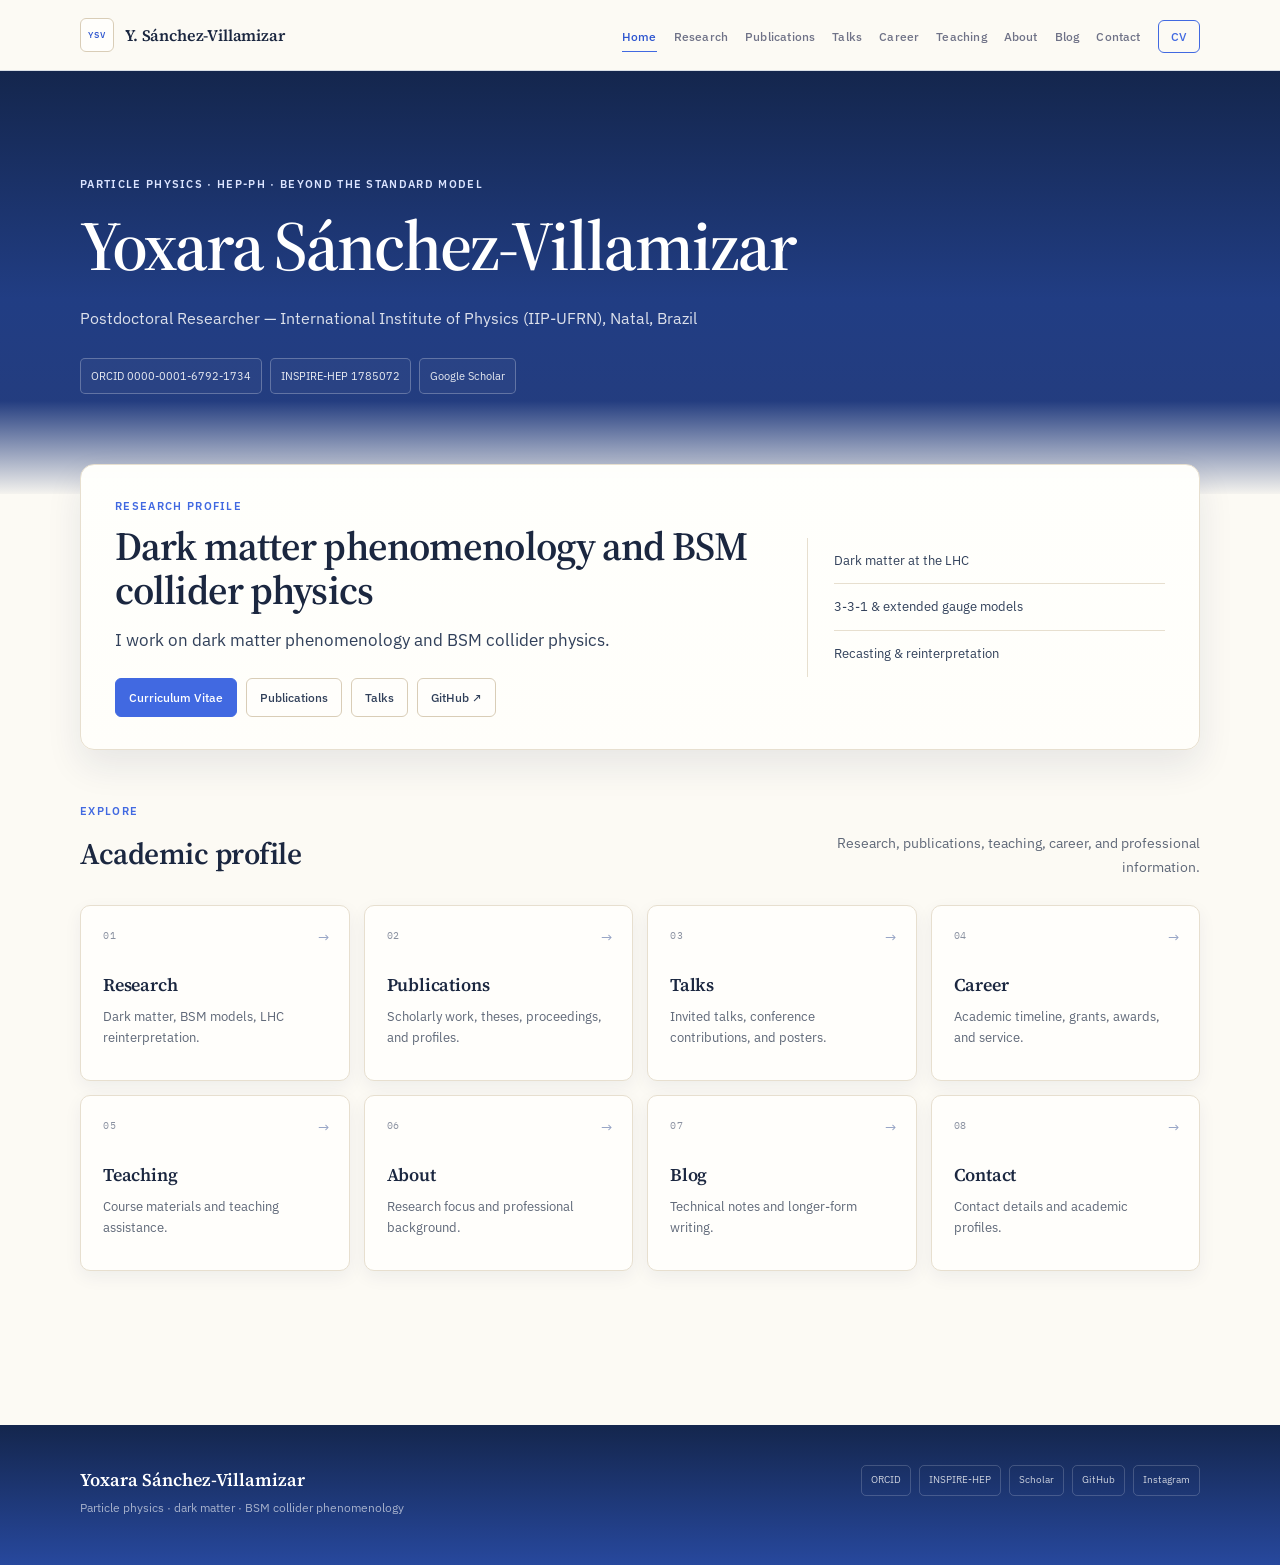
==== commit dd353e1e: "update page" ====
--- a/index.html
+++ b/index.html
@@ -107,7 +107,6 @@
 <a href="https://www.instagram.com/yoxara_sv/" rel="noopener" target="_blank">Instagram</a>
 </div>
 </div>
-<div class="container footer-bottom">© <span id="year"></span> Yoxara Sánchez-Villamizar</div>
 </footer>
 <script src="site.js"></script>
 </body>
--- a/styles.css
+++ b/styles.css
@@ -197,7 +197,6 @@
 .footer-social{display:flex;justify-content:flex-end;gap:8px;flex-wrap:wrap}
 .footer-social a{padding:6px 9px;border:1px solid rgba(255,255,255,.18);border-radius:5px;color:rgba(255,255,255,.78);font-size:10px}
 .footer-social a:hover{background:rgba(255,255,255,.07);color:#fff;text-decoration:none}
-.footer-bottom{padding-top:17px;border-top:1px solid rgba(255,255,255,.12);color:rgba(255,255,255,.43);font-family:var(--mono);font-size:9.5px}
 
 @media (max-width:1040px){
   .nav-burger{display:flex}
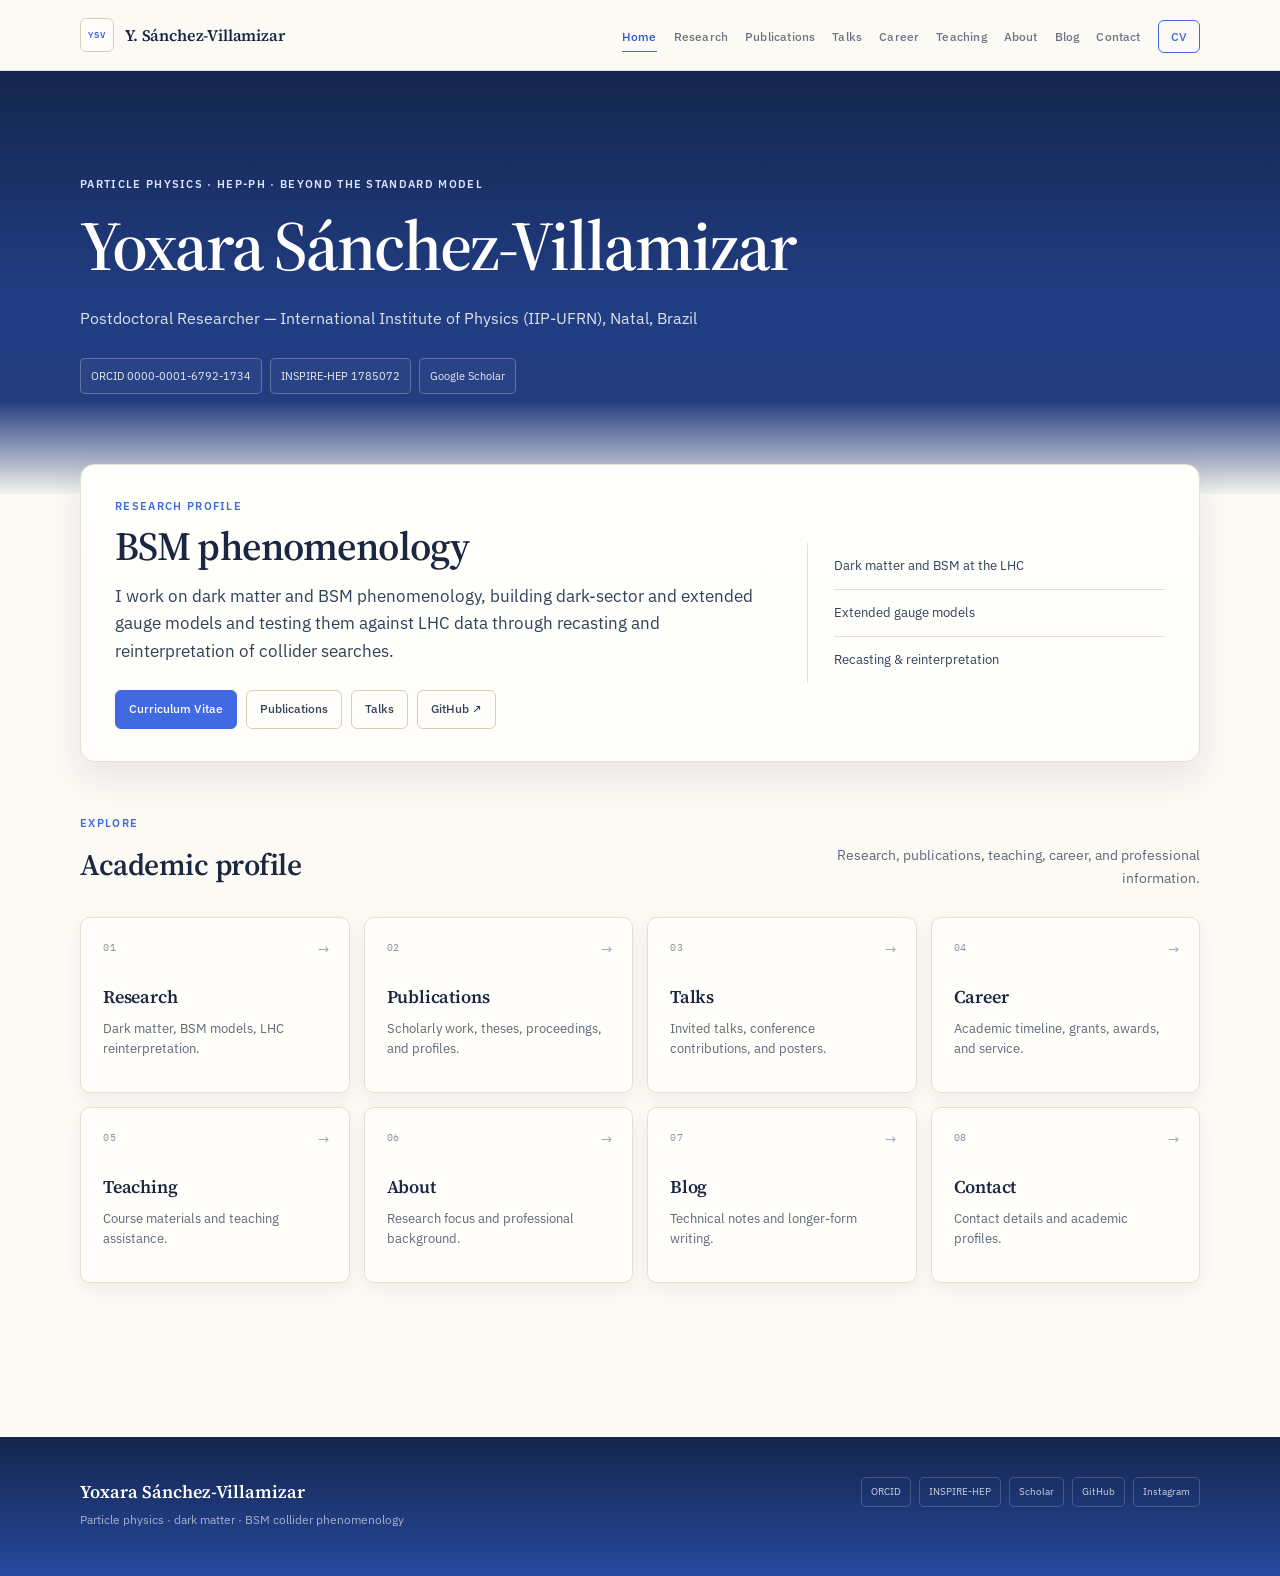
==== commit a3319560: "index" ====
--- a/index.html
+++ b/index.html
@@ -58,8 +58,8 @@
 <section class="home-intro reveal">
 <div class="intro-copy">
 <div class="eyebrow">Research profile</div>
-<h2 class="display-title">Dark matter phenomenology and BSM collider physics</h2>
-<p class="lead">I work on dark matter phenomenology and BSM collider physics.</p>
+<h2 class="display-title">BSM phenomenology</h2>
+<p class="lead">I work on dark matter and BSM phenomenology, building dark-sector and extended gauge models and testing them against LHC data through recasting and reinterpretation of collider searches.</p>
 <div class="hero-links">
 <a class="primary" href="cv.html">Curriculum Vitae</a>
 <a href="publications.html">Publications</a>
@@ -68,8 +68,8 @@
 </div>
 </div>
 <div aria-label="Research areas" class="focus-panel">
-<span>Dark matter at the LHC</span>
-<span>3-3-1 &amp; extended gauge models</span>
+<span>Dark matter and BSM at the LHC</span>
+<span>Extended gauge models</span>
 <span>Recasting &amp; reinterpretation</span>
 </div>
 </section>
--- a/styles.css
+++ b/styles.css
@@ -179,6 +179,100 @@
 .cv-pdf-card p{margin:0;font-size:13.5px}
 .cv-actions{margin-top:0;flex:0 0 auto}
 
+
+.course-card{
+  padding:0;
+  overflow:hidden;
+}
+
+.course-card-header{
+  padding:26px 26px 22px;
+}
+
+.course-code{
+  margin-bottom:8px;
+  color:var(--accent);
+  font-family:var(--mono);
+  font-size:10px;
+  font-weight:500;
+  letter-spacing:.08em;
+  text-transform:uppercase;
+}
+
+.course-card h3{
+  margin-bottom:9px;
+  font-size:21px;
+}
+
+.course-card-header p{
+  margin-bottom:0;
+  max-width:66ch;
+}
+
+.course-materials{
+  border-top:1px solid var(--line);
+}
+
+.material-link{
+  display:grid;
+  grid-template-columns:minmax(0,1fr) auto;
+  gap:24px;
+  align-items:center;
+  padding:15px 26px;
+  border-bottom:1px solid var(--line);
+  color:var(--ink-2);
+  transition:
+    background .18s var(--ease),
+    color .18s var(--ease),
+    padding-left .18s var(--ease);
+}
+
+.material-link:last-child{
+  border-bottom:0;
+}
+
+.material-link:hover{
+  padding-left:30px;
+  background:rgba(65,105,225,.045);
+  color:var(--accent);
+  text-decoration:none;
+}
+
+.material-title{
+  display:block;
+  font-size:13.5px;
+  font-weight:500;
+  line-height:1.45;
+}
+
+.material-meta{
+  display:block;
+  margin-top:3px;
+  color:var(--faint);
+  font-family:var(--mono);
+  font-size:9.5px;
+  letter-spacing:.025em;
+}
+
+.material-type{
+  display:inline-flex;
+  align-items:center;
+  gap:6px;
+  color:var(--accent);
+  font-family:var(--mono);
+  font-size:9px;
+  font-weight:500;
+  letter-spacing:.06em;
+  text-transform:uppercase;
+  white-space:nowrap;
+}
+
+.material-type::after{
+  content:'↗';
+  font-size:11px;
+  line-height:1;
+}
+
 .contact-list{font-family:var(--sans)}
 .contact-grid{display:grid;grid-template-columns:repeat(2,minmax(0,1fr));gap:12px}
 .contact-grid>div{display:flex;flex-direction:column;gap:5px;padding:18px 19px;border:1px solid var(--line);border-radius:var(--radius-sm);background:var(--surface)}
@@ -245,6 +339,9 @@
   .tl-item{grid-template-columns:1fr;gap:5px;padding-left:14px}
   .simple-list li{grid-template-columns:1fr;gap:4px}
   .contact-grid{grid-template-columns:1fr}
+  .course-card-header{padding:22px 20px 18px}
+  .material-link{padding:14px 20px;gap:14px}
+  .material-link:hover{padding-left:22px}
   .prose-card,.empty-state{padding:25px 21px}
   .cv-pdf-card{padding:23px 21px}
   .footer-inner{flex-direction:column}
